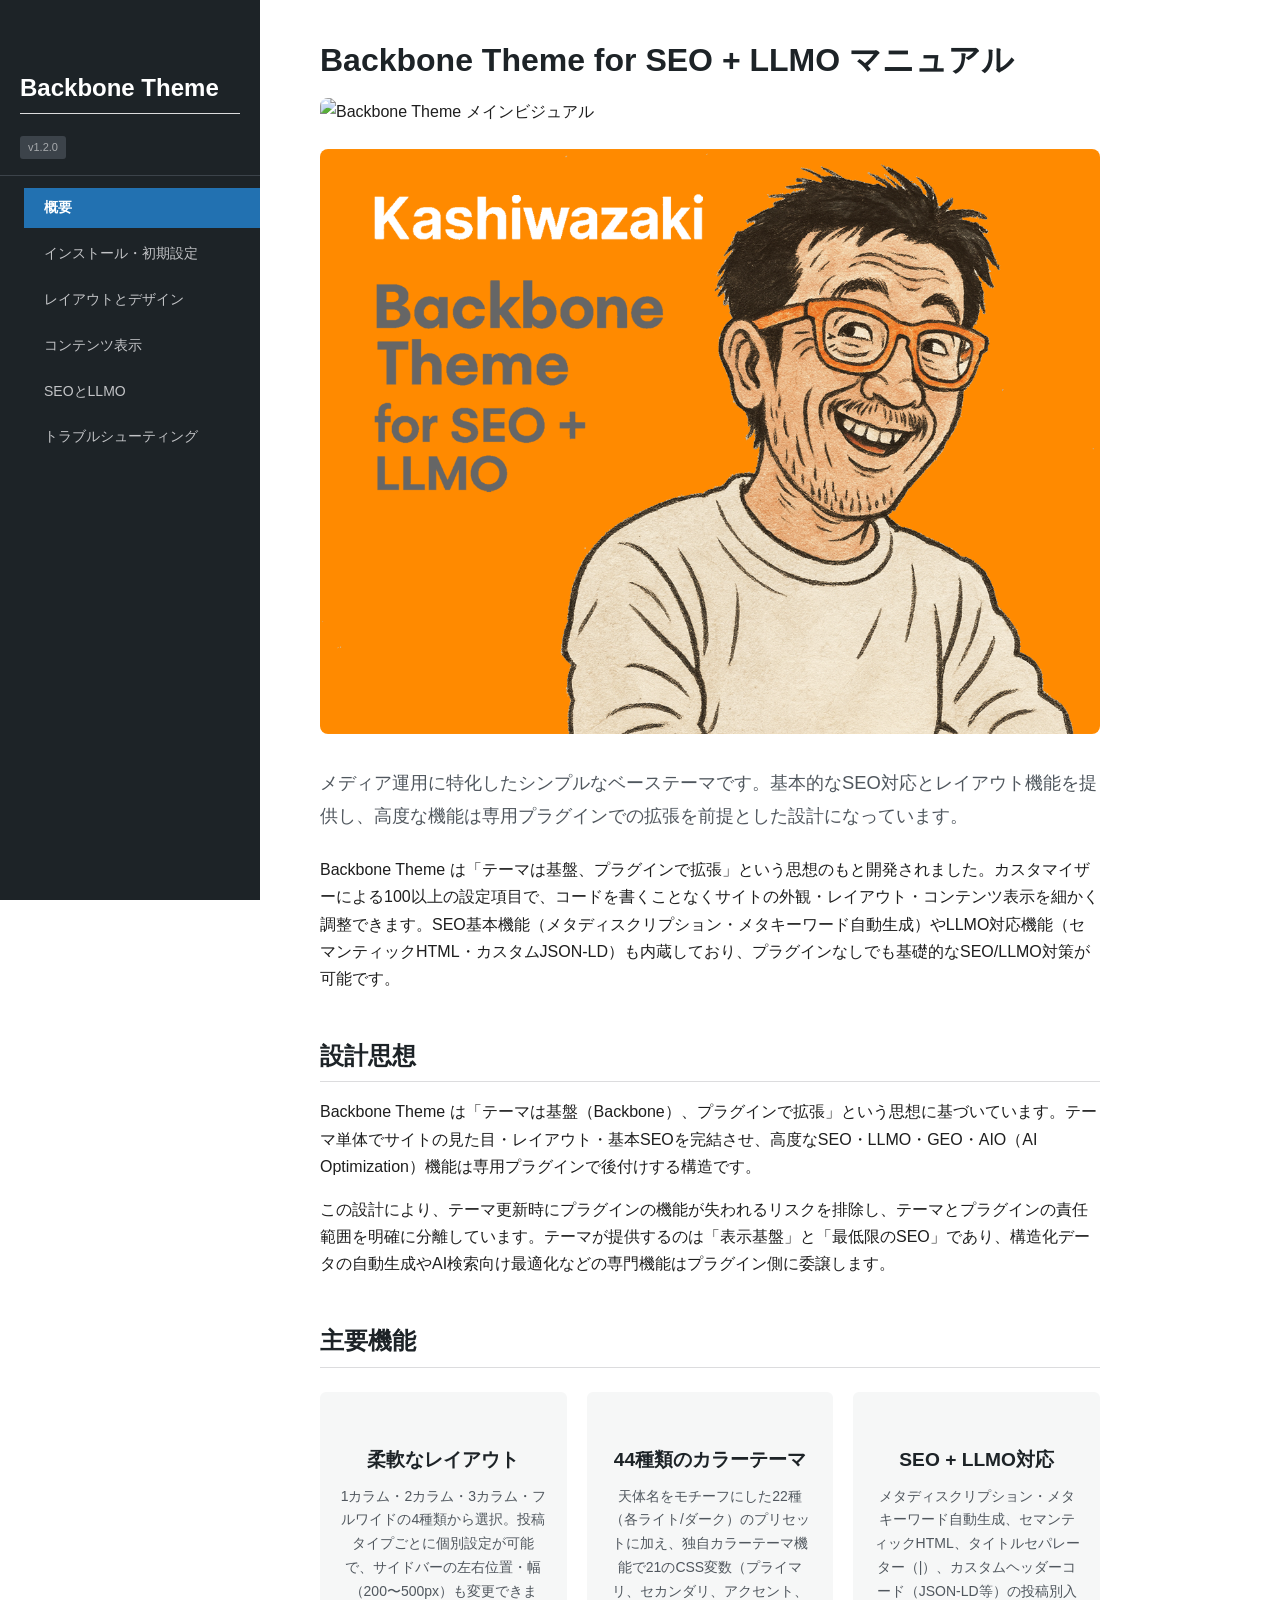
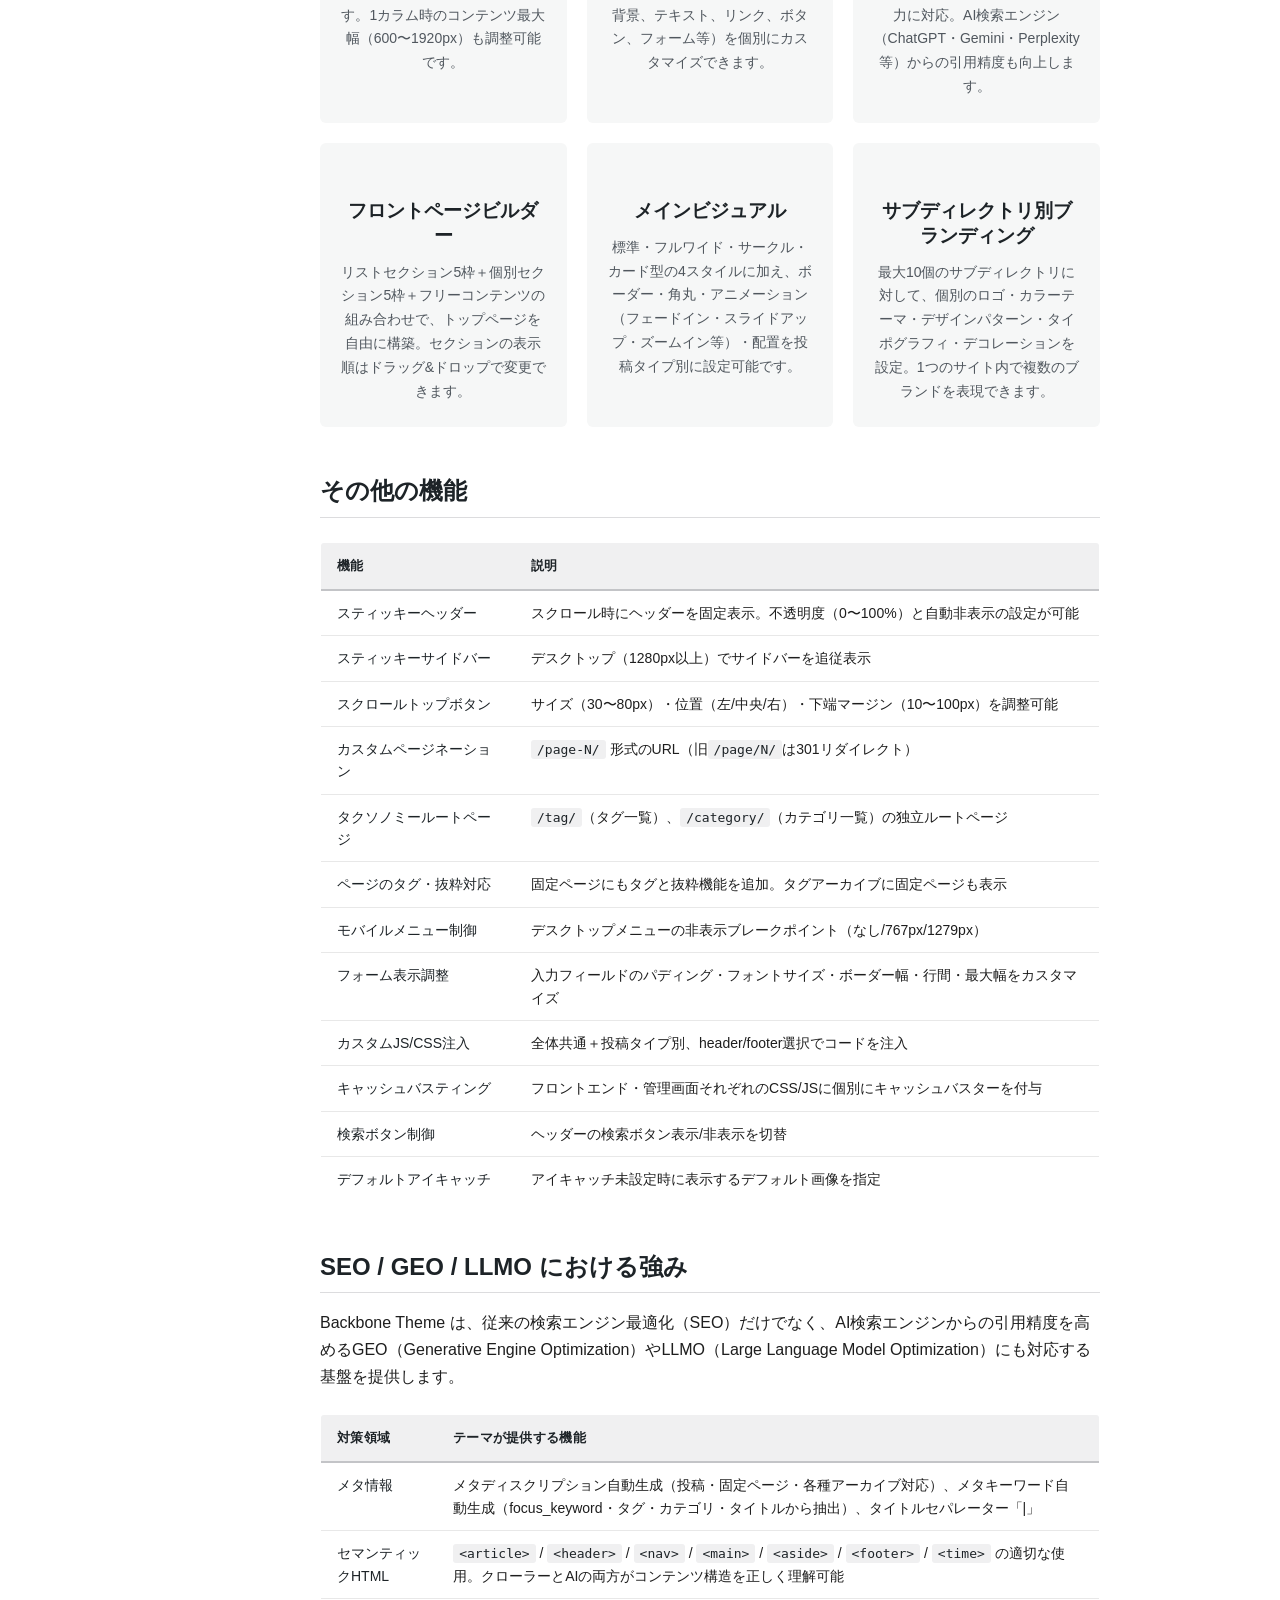
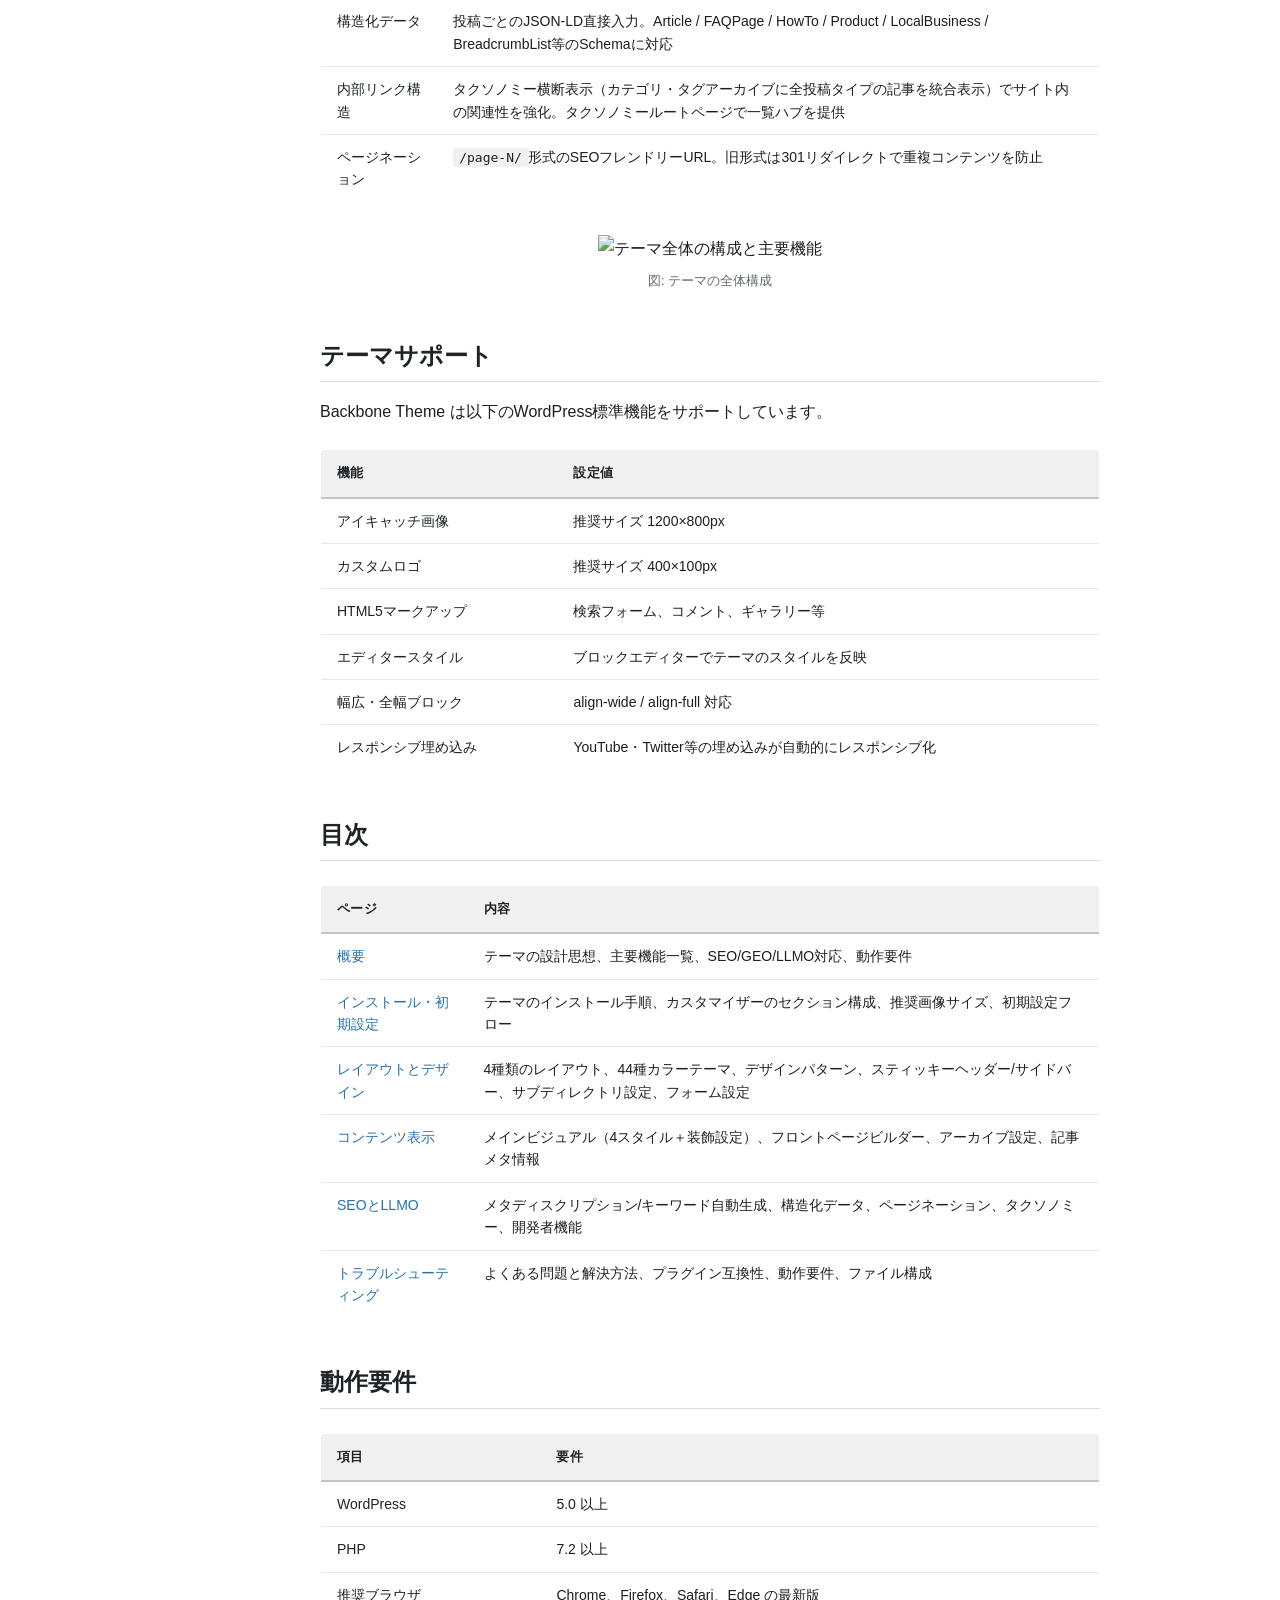
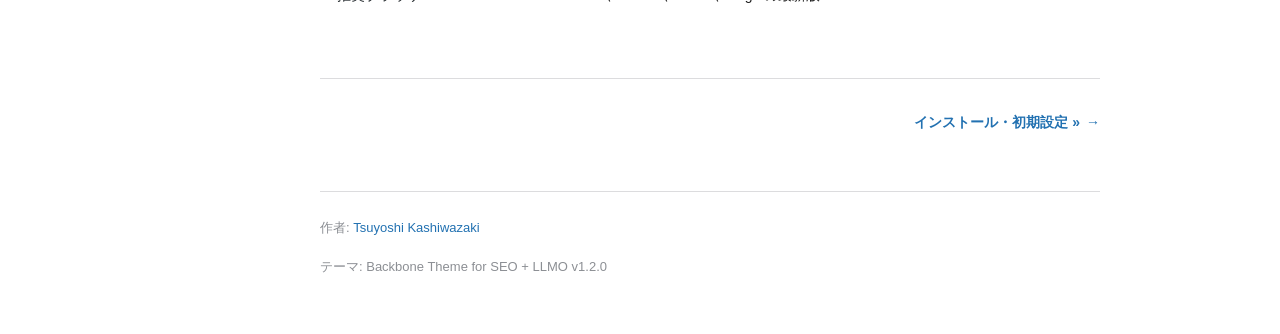
==== docs/index.html @ 974f8089 "Add documentation (GitHub Pages) - テーマ設定・使い方・SEO/LLMO対応・トラブルシューティングの操作マニュアル - スクリーンショット12枚 + インフォグラフ" ====
<!DOCTYPE html>
<html lang="ja">
<head>
    <meta charset="UTF-8">
    <meta name="viewport" content="width=device-width, initial-scale=1.0">
    <title>概要 - Backbone Theme マニュアル</title>
    <link rel="stylesheet" href="css/style.css">
</head>
<body>
    <button class="hamburger-btn" aria-label="メニューを開く">&#9776;</button>
    <nav class="sidebar">
        <div class="sidebar-header">
            <h2 style="color:#fff;">Backbone Theme</h2>
            <span class="version">v1.2.0</span>
            <img src="images/main-visual.png" alt="" style="width:100%;border-radius:4px;margin-top:8px;">
        </div>
        <ul>
            <li><a href="index.html">概要</a></li>
            <li><a href="setup.html">インストール・初期設定</a></li>
            <li><a href="layout-design.html">レイアウトとデザイン</a></li>
            <li><a href="content-display.html">コンテンツ表示</a></li>
            <li><a href="seo-llmo.html">SEOとLLMO</a></li>
            <li><a href="troubleshooting.html">トラブルシューティング</a></li>
        </ul>
    </nav>

    <main class="content">
        <h1>Backbone Theme for SEO + LLMO マニュアル</h1>
        <img src="images/main-visual.png" alt="Backbone Theme メインビジュアル" style="width:100%; border-radius:8px; margin-bottom:24px;">
        <img src="images/screenshot.png.webp" alt="Backbone Theme スクリーンショット" style="width:100%; border-radius:8px; margin-bottom:24px;">
        <p class="lead">メディア運用に特化したシンプルなベーステーマです。基本的なSEO対応とレイアウト機能を提供し、高度な機能は専用プラグインでの拡張を前提とした設計になっています。</p>
        <p>Backbone Theme は「テーマは基盤、プラグインで拡張」という思想のもと開発されました。カスタマイザーによる100以上の設定項目で、コードを書くことなくサイトの外観・レイアウト・コンテンツ表示を細かく調整できます。SEO基本機能（メタディスクリプション・メタキーワード自動生成）やLLMO対応機能（セマンティックHTML・カスタムJSON-LD）も内蔵しており、プラグインなしでも基礎的なSEO/LLMO対策が可能です。</p>

        <section>
            <h2>設計思想</h2>
            <p>Backbone Theme は「テーマは基盤（Backbone）、プラグインで拡張」という思想に基づいています。テーマ単体でサイトの見た目・レイアウト・基本SEOを完結させ、高度なSEO・LLMO・GEO・AIO（AI Optimization）機能は専用プラグインで後付けする構造です。</p>
            <p>この設計により、テーマ更新時にプラグインの機能が失われるリスクを排除し、テーマとプラグインの責任範囲を明確に分離しています。テーマが提供するのは「表示基盤」と「最低限のSEO」であり、構造化データの自動生成やAI検索向け最適化などの専門機能はプラグイン側に委譲します。</p>
        </section>

        <section>
            <h2>主要機能</h2>
            <div class="feature-cards">
                <div class="feature-card">
                    <h3>柔軟なレイアウト</h3>
                    <p>1カラム・2カラム・3カラム・フルワイドの4種類から選択。投稿タイプごとに個別設定が可能で、サイドバーの左右位置・幅（200〜500px）も変更できます。1カラム時のコンテンツ最大幅（600〜1920px）も調整可能です。</p>
                </div>
                <div class="feature-card">
                    <h3>44種類のカラーテーマ</h3>
                    <p>天体名をモチーフにした22種（各ライト/ダーク）のプリセットに加え、独自カラーテーマ機能で21のCSS変数（プライマリ、セカンダリ、アクセント、背景、テキスト、リンク、ボタン、フォーム等）を個別にカスタマイズできます。</p>
                </div>
                <div class="feature-card">
                    <h3>SEO + LLMO対応</h3>
                    <p>メタディスクリプション・メタキーワード自動生成、セマンティックHTML、タイトルセパレーター（|）、カスタムヘッダーコード（JSON-LD等）の投稿別入力に対応。AI検索エンジン（ChatGPT・Gemini・Perplexity等）からの引用精度も向上します。</p>
                </div>
                <div class="feature-card">
                    <h3>フロントページビルダー</h3>
                    <p>リストセクション5枠＋個別セクション5枠＋フリーコンテンツの組み合わせで、トップページを自由に構築。セクションの表示順はドラッグ&amp;ドロップで変更できます。</p>
                </div>
                <div class="feature-card">
                    <h3>メインビジュアル</h3>
                    <p>標準・フルワイド・サークル・カード型の4スタイルに加え、ボーダー・角丸・アニメーション（フェードイン・スライドアップ・ズームイン等）・配置を投稿タイプ別に設定可能です。</p>
                </div>
                <div class="feature-card">
                    <h3>サブディレクトリ別ブランディング</h3>
                    <p>最大10個のサブディレクトリに対して、個別のロゴ・カラーテーマ・デザインパターン・タイポグラフィ・デコレーションを設定。1つのサイト内で複数のブランドを表現できます。</p>
                </div>
            </div>
        </section>

        <section>
            <h2>その他の機能</h2>
            <table>
                <thead>
                    <tr>
                        <th>機能</th>
                        <th>説明</th>
                    </tr>
                </thead>
                <tbody>
                    <tr><td>スティッキーヘッダー</td><td>スクロール時にヘッダーを固定表示。不透明度（0〜100%）と自動非表示の設定が可能</td></tr>
                    <tr><td>スティッキーサイドバー</td><td>デスクトップ（1280px以上）でサイドバーを追従表示</td></tr>
                    <tr><td>スクロールトップボタン</td><td>サイズ（30〜80px）・位置（左/中央/右）・下端マージン（10〜100px）を調整可能</td></tr>
                    <tr><td>カスタムページネーション</td><td><code>/page-N/</code> 形式のURL（旧<code>/page/N/</code>は301リダイレクト）</td></tr>
                    <tr><td>タクソノミールートページ</td><td><code>/tag/</code>（タグ一覧）、<code>/category/</code>（カテゴリ一覧）の独立ルートページ</td></tr>
                    <tr><td>ページのタグ・抜粋対応</td><td>固定ページにもタグと抜粋機能を追加。タグアーカイブに固定ページも表示</td></tr>
                    <tr><td>モバイルメニュー制御</td><td>デスクトップメニューの非表示ブレークポイント（なし/767px/1279px）</td></tr>
                    <tr><td>フォーム表示調整</td><td>入力フィールドのパディング・フォントサイズ・ボーダー幅・行間・最大幅をカスタマイズ</td></tr>
                    <tr><td>カスタムJS/CSS注入</td><td>全体共通＋投稿タイプ別、header/footer選択でコードを注入</td></tr>
                    <tr><td>キャッシュバスティング</td><td>フロントエンド・管理画面それぞれのCSS/JSに個別にキャッシュバスターを付与</td></tr>
                    <tr><td>検索ボタン制御</td><td>ヘッダーの検索ボタン表示/非表示を切替</td></tr>
                    <tr><td>デフォルトアイキャッチ</td><td>アイキャッチ未設定時に表示するデフォルト画像を指定</td></tr>
                </tbody>
            </table>
        </section>

        <section>
            <h2>SEO / GEO / LLMO における強み</h2>
            <p>Backbone Theme は、従来の検索エンジン最適化（SEO）だけでなく、AI検索エンジンからの引用精度を高めるGEO（Generative Engine Optimization）やLLMO（Large Language Model Optimization）にも対応する基盤を提供します。</p>
            <table>
                <thead>
                    <tr>
                        <th>対策領域</th>
                        <th>テーマが提供する機能</th>
                    </tr>
                </thead>
                <tbody>
                    <tr>
                        <td>メタ情報</td>
                        <td>メタディスクリプション自動生成（投稿・固定ページ・各種アーカイブ対応）、メタキーワード自動生成（focus_keyword・タグ・カテゴリ・タイトルから抽出）、タイトルセパレーター「|」</td>
                    </tr>
                    <tr>
                        <td>セマンティックHTML</td>
                        <td><code>&lt;article&gt;</code> / <code>&lt;header&gt;</code> / <code>&lt;nav&gt;</code> / <code>&lt;main&gt;</code> / <code>&lt;aside&gt;</code> / <code>&lt;footer&gt;</code> / <code>&lt;time&gt;</code> の適切な使用。クローラーとAIの両方がコンテンツ構造を正しく理解可能</td>
                    </tr>
                    <tr>
                        <td>構造化データ</td>
                        <td>投稿ごとのJSON-LD直接入力。Article / FAQPage / HowTo / Product / LocalBusiness / BreadcrumbList等のSchemaに対応</td>
                    </tr>
                    <tr>
                        <td>内部リンク構造</td>
                        <td>タクソノミー横断表示（カテゴリ・タグアーカイブに全投稿タイプの記事を統合表示）でサイト内の関連性を強化。タクソノミールートページで一覧ハブを提供</td>
                    </tr>
                    <tr>
                        <td>ページネーション</td>
                        <td><code>/page-N/</code>形式のSEOフレンドリーURL。旧形式は301リダイレクトで重複コンテンツを防止</td>
                    </tr>
                </tbody>
            </table>
        </section>

        <figure class="infographic">
            <img src="images/infographics/overview-flow.png" alt="テーマ全体の構成と主要機能">
            <figcaption>図: テーマの全体構成</figcaption>
        </figure>

        <section>
            <h2>テーマサポート</h2>
            <p>Backbone Theme は以下のWordPress標準機能をサポートしています。</p>
            <table>
                <thead>
                    <tr>
                        <th>機能</th>
                        <th>設定値</th>
                    </tr>
                </thead>
                <tbody>
                    <tr><td>アイキャッチ画像</td><td>推奨サイズ 1200×800px</td></tr>
                    <tr><td>カスタムロゴ</td><td>推奨サイズ 400×100px</td></tr>
                    <tr><td>HTML5マークアップ</td><td>検索フォーム、コメント、ギャラリー等</td></tr>
                    <tr><td>エディタースタイル</td><td>ブロックエディターでテーマのスタイルを反映</td></tr>
                    <tr><td>幅広・全幅ブロック</td><td>align-wide / align-full 対応</td></tr>
                    <tr><td>レスポンシブ埋め込み</td><td>YouTube・Twitter等の埋め込みが自動的にレスポンシブ化</td></tr>
                </tbody>
            </table>
        </section>

        <section>
            <h2>目次</h2>
            <table>
                <thead>
                    <tr>
                        <th>ページ</th>
                        <th>内容</th>
                    </tr>
                </thead>
                <tbody>
                    <tr><td><a href="index.html">概要</a></td><td>テーマの設計思想、主要機能一覧、SEO/GEO/LLMO対応、動作要件</td></tr>
                    <tr><td><a href="setup.html">インストール・初期設定</a></td><td>テーマのインストール手順、カスタマイザーのセクション構成、推奨画像サイズ、初期設定フロー</td></tr>
                    <tr><td><a href="layout-design.html">レイアウトとデザイン</a></td><td>4種類のレイアウト、44種カラーテーマ、デザインパターン、スティッキーヘッダー/サイドバー、サブディレクトリ設定、フォーム設定</td></tr>
                    <tr><td><a href="content-display.html">コンテンツ表示</a></td><td>メインビジュアル（4スタイル＋装飾設定）、フロントページビルダー、アーカイブ設定、記事メタ情報</td></tr>
                    <tr><td><a href="seo-llmo.html">SEOとLLMO</a></td><td>メタディスクリプション/キーワード自動生成、構造化データ、ページネーション、タクソノミー、開発者機能</td></tr>
                    <tr><td><a href="troubleshooting.html">トラブルシューティング</a></td><td>よくある問題と解決方法、プラグイン互換性、動作要件、ファイル構成</td></tr>
                </tbody>
            </table>
        </section>

        <section>
            <h2>動作要件</h2>
            <table>
                <thead>
                    <tr>
                        <th>項目</th>
                        <th>要件</th>
                    </tr>
                </thead>
                <tbody>
                    <tr><td>WordPress</td><td>5.0 以上</td></tr>
                    <tr><td>PHP</td><td>7.2 以上</td></tr>
                    <tr><td>推奨ブラウザ</td><td>Chrome、Firefox、Safari、Edge の最新版</td></tr>
                </tbody>
            </table>
        </section>

        <nav class="page-nav">
            <span></span>
            <a href="setup.html" class="next">インストール・初期設定 &raquo;</a>
        </nav>

        <footer class="manual-footer">
            <p>作者: <a href="https://www.tsuyoshikashiwazaki.jp/profile/" target="_blank" rel="noopener">Tsuyoshi Kashiwazaki</a></p>
            <p>テーマ: Backbone Theme for SEO + LLMO v1.2.0</p>
        </footer>
    </main>

    <div class="lightbox"></div>
    <script src="js/manual.js"></script>
</body>
</html>
---- docs/css/style.css ----
/* ========================================
   WordPress Plugin Manual - Common Stylesheet
   ======================================== */

/* ========================================
   1. Base / Reset
   ======================================== */

*,
*::before,
*::after {
    margin: 0;
    padding: 0;
    box-sizing: border-box;
}

html {
    font-size: 16px;
    scroll-behavior: smooth;
}

body {
    font-family: -apple-system, BlinkMacSystemFont, "Segoe UI", Roboto, Oxygen,
        Ubuntu, Cantarell, "Fira Sans", "Droid Sans", "Helvetica Neue", Arial,
        sans-serif;
    color: #1e1e1e;
    background: #fff;
    line-height: 1.7;
}

img {
    max-width: 100%;
    height: auto;
}

a {
    color: #2271b1;
    text-decoration: none;
}

a:hover {
    color: #135e96;
    text-decoration: underline;
}

/* ========================================
   2. Sidebar
   ======================================== */

.sidebar {
    position: fixed;
    top: 0;
    left: 0;
    width: 260px;
    height: 100vh;
    background: #1d2327;
    color: #fff;
    overflow-y: auto;
    z-index: 100;
    padding-bottom: 40px;
}

.sidebar-header {
    padding: 24px 20px 16px;
    border-bottom: 1px solid #3c434a;
}

.sidebar-header h1 {
    font-size: 15px;
    font-weight: 600;
    line-height: 1.4;
    color: #fff;
}

.sidebar-header .version {
    display: inline-block;
    margin-top: 6px;
    font-size: 11px;
    color: #a7aaad;
    background: #3c434a;
    padding: 2px 8px;
    border-radius: 3px;
}

.sidebar ul {
    list-style: none;
    padding: 12px 0;
}

.sidebar ul li a {
    display: block;
    padding: 8px 20px;
    color: #c3c4c7;
    font-size: 14px;
    transition: background 0.15s, color 0.15s;
}

.sidebar ul li a:hover {
    background: #2c3338;
    color: #fff;
    text-decoration: none;
}

.sidebar ul li.active a {
    background: #2271b1;
    color: #fff;
    font-weight: 600;
}

.sidebar ul li.section-label {
    padding: 18px 20px 4px;
    font-size: 11px;
    font-weight: 700;
    text-transform: uppercase;
    letter-spacing: 0.06em;
    color: #8c8f94;
}

/* ========================================
   3. Main Content
   ======================================== */

.content {
    margin-left: 260px;
    max-width: 900px;
    padding: 40px 60px;
}

/* ========================================
   4. Typography
   ======================================== */

h1, h2, h3, h4, h5, h6 {
    color: #1d2327;
    font-weight: 600;
    line-height: 1.3;
}

h1 {
    font-size: 2rem;
    margin-bottom: 16px;
}

h2 {
    font-size: 1.5rem;
    margin-top: 48px;
    margin-bottom: 16px;
    padding-bottom: 10px;
    border-bottom: 1px solid #dcdcde;
}

h3 {
    font-size: 1.2rem;
    margin-top: 32px;
    margin-bottom: 12px;
}

h4 {
    font-size: 1.05rem;
    margin-top: 24px;
    margin-bottom: 8px;
}

p {
    margin-bottom: 16px;
}

.lead {
    font-size: 1.15rem;
    color: #50575e;
    line-height: 1.8;
    margin-bottom: 24px;
}

/* ========================================
   5. Steps
   ======================================== */

.step {
    display: flex;
    gap: 16px;
    margin-bottom: 24px;
    align-items: flex-start;
}

.step-number {
    flex-shrink: 0;
    width: 36px;
    height: 36px;
    background: #2271b1;
    color: #fff;
    border-radius: 50%;
    display: flex;
    align-items: center;
    justify-content: center;
    font-size: 16px;
    font-weight: 700;
    line-height: 1;
}

.step-content {
    flex: 1;
    padding-top: 4px;
}

.step-content p:last-child {
    margin-bottom: 0;
}

/* ========================================
   6. Callout Boxes
   ======================================== */

.callout {
    padding: 16px 20px;
    margin: 24px 0;
    border-left: 4px solid;
    border-radius: 0 4px 4px 0;
}

.callout-title {
    font-weight: 700;
    margin-bottom: 6px;
}

.callout p:last-child {
    margin-bottom: 0;
}

.callout-tip {
    border-left-color: #46b450;
    background: #f0f9f1;
}

.callout-tip .callout-title {
    color: #2e7d32;
}

.callout-warning {
    border-left-color: #ffb900;
    background: #fef8e7;
}

.callout-warning .callout-title {
    color: #8b6914;
}

.callout-note {
    border-left-color: #2271b1;
    background: #edf5fa;
}

.callout-note .callout-title {
    color: #2271b1;
}

/* ========================================
   7. Screenshots
   ======================================== */

.screenshot {
    margin: 24px 0;
    text-align: center;
}

.screenshot img {
    max-width: 100%;
    border: 1px solid #dcdcde;
    border-radius: 6px;
    cursor: zoom-in;
}

.screenshot figcaption,
.screenshot .caption {
    font-size: 13px;
    color: #646970;
    margin-top: 8px;
    font-style: italic;
}

/* ========================================
   8. Infographic Images
   ======================================== */

.infographic {
    margin: 32px 0;
    text-align: center;
}

.infographic img {
    max-width: 100%;
    display: inline-block;
}

.infographic figcaption,
.infographic .caption {
    font-size: 13px;
    color: #646970;
    margin-top: 8px;
}

/* ========================================
   9. Feature Cards
   ======================================== */

.feature-cards {
    display: grid;
    grid-template-columns: repeat(3, 1fr);
    gap: 20px;
    margin: 24px 0;
}

.feature-card {
    background: #f6f7f7;
    border-radius: 6px;
    padding: 24px 20px;
    text-align: center;
}

.feature-card h4 {
    margin-top: 0;
    margin-bottom: 8px;
}

.feature-card p {
    font-size: 14px;
    color: #50575e;
    margin-bottom: 0;
}

.feature-card .icon {
    font-size: 28px;
    margin-bottom: 12px;
    display: block;
}

/* ========================================
   10. Tables (widefat style)
   ======================================== */

table,
table.widefat {
    width: 100%;
    border-collapse: collapse;
    margin: 24px 0;
    font-size: 14px;
    border: 1px solid #dcdcde;
    border-radius: 4px;
    overflow: hidden;
}

table thead th,
table.widefat thead th {
    background: #f0f0f1;
    text-align: left;
    padding: 12px 16px;
    font-weight: 600;
    font-size: 13px;
    color: #1d2327;
    border-bottom: 2px solid #c3c4c7;
    letter-spacing: 0.02em;
}

table tbody td,
table.widefat tbody td {
    padding: 11px 16px;
    border-bottom: 1px solid #e8e8e8;
    vertical-align: top;
    line-height: 1.6;
}

table tbody tr:hover,
table.widefat tbody tr:hover {
    background: #f6f7f7;
}

table tbody tr:last-child td,
table.widefat tbody tr:last-child td {
    border-bottom: none;
}

table tbody td:first-child {
    font-weight: 500;
    color: #1d2327;
}

/* ========================================
   11. HTTP Status Color Coding
   ======================================== */

.http-2xx {
    color: #00a32a;
    font-weight: 600;
}

.http-3xx {
    color: #2271b1;
    font-weight: 600;
}

.http-4xx {
    color: #dba617;
    font-weight: 600;
}

.http-5xx {
    color: #d63638;
    font-weight: 600;
}

/* ========================================
   12. Status Badges
   ======================================== */

.status-badge {
    display: inline-block;
    padding: 2px 10px;
    border-radius: 12px;
    font-size: 12px;
    font-weight: 600;
    line-height: 1.6;
    white-space: nowrap;
}

.status-ok {
    background: #edfaef;
    color: #00a32a;
}

.status-warning {
    background: #fef8e7;
    color: #996800;
}

.status-error {
    background: #fcf0f1;
    color: #d63638;
}

/* ========================================
   13. Lightbox Overlay
   ======================================== */

.lightbox {
    display: none;
    position: fixed;
    inset: 0;
    z-index: 9999;
    background: rgba(0, 0, 0, 0.85);
    align-items: center;
    justify-content: center;
    cursor: zoom-out;
}

.lightbox.active {
    display: flex;
}

.lightbox img {
    max-width: 90vw;
    max-height: 90vh;
    border-radius: 4px;
    box-shadow: 0 4px 30px rgba(0, 0, 0, 0.4);
}

.lightbox-close {
    position: absolute;
    top: 20px;
    right: 28px;
    background: none;
    border: none;
    color: #fff;
    font-size: 36px;
    cursor: pointer;
    line-height: 1;
    opacity: 0.8;
    transition: opacity 0.15s;
}

.lightbox-close:hover {
    opacity: 1;
}

/* ========================================
   14. Page Navigation
   ======================================== */

.page-nav {
    display: flex;
    justify-content: space-between;
    margin-top: 60px;
    padding-top: 24px;
    border-top: 1px solid #dcdcde;
}

.page-nav a {
    display: inline-flex;
    align-items: center;
    gap: 6px;
    font-size: 14px;
    font-weight: 600;
    color: #2271b1;
    padding: 8px 0;
}

.page-nav a:hover {
    color: #135e96;
    text-decoration: none;
}

.page-nav .prev::before {
    content: "\2190";
}

.page-nav .next::after {
    content: "\2192";
}

/* ========================================
   15. Manual Footer
   ======================================== */

.manual-footer {
    margin-top: 48px;
    padding: 24px 0 0;
    border-top: 1px solid #dcdcde;
    font-size: 13px;
    color: #8c8f94;
    line-height: 1.8;
}

.manual-footer a {
    color: #2271b1;
}

.manual-footer a:hover {
    color: #135e96;
}

/* ========================================
   16. Code Blocks
   ======================================== */

code {
    background: #f0f0f1;
    padding: 2px 6px;
    border-radius: 3px;
    font-size: 13px;
    font-family: Menlo, Consolas, "DejaVu Sans Mono", monospace;
    color: #1d2327;
}

pre {
    background: #2c3338;
    color: #e4e6e8;
    padding: 20px 24px;
    border-radius: 6px;
    overflow-x: auto;
    margin: 24px 0;
    font-size: 13px;
    line-height: 1.6;
}

pre code {
    background: none;
    padding: 0;
    border-radius: 0;
    color: inherit;
    font-size: inherit;
}

/* ========================================
   17. Lists
   ======================================== */

ul, ol {
    margin: 0 0 16px 24px;
}

li {
    margin-bottom: 6px;
}

/* ========================================
   18. Hamburger Menu Button
   ======================================== */

.hamburger-btn {
    display: none;
    position: fixed;
    top: 12px;
    left: 12px;
    z-index: 200;
    background: #1d2327;
    border: none;
    color: #fff;
    width: 40px;
    height: 40px;
    border-radius: 4px;
    cursor: pointer;
    font-size: 22px;
    align-items: center;
    justify-content: center;
    line-height: 1;
}

/* ========================================
   19. Responsive (max-width: 768px)
   ======================================== */

@media (max-width: 768px) {
    .sidebar {
        transform: translateX(-100%);
        transition: transform 0.25s ease;
    }

    .sidebar.open {
        transform: translateX(0);
    }

    .content {
        margin-left: 0;
        padding: 60px 20px 40px;
    }

    .hamburger-btn {
        display: flex;
    }

    .feature-cards {
        grid-template-columns: 1fr;
    }

    .page-nav {
        flex-direction: column;
        gap: 12px;
    }

    table.widefat {
        font-size: 13px;
    }

    table.widefat thead th,
    table.widefat tbody td {
        padding: 8px 10px;
    }

    h1 {
        font-size: 1.6rem;
    }

    h2 {
        font-size: 1.3rem;
    }
}
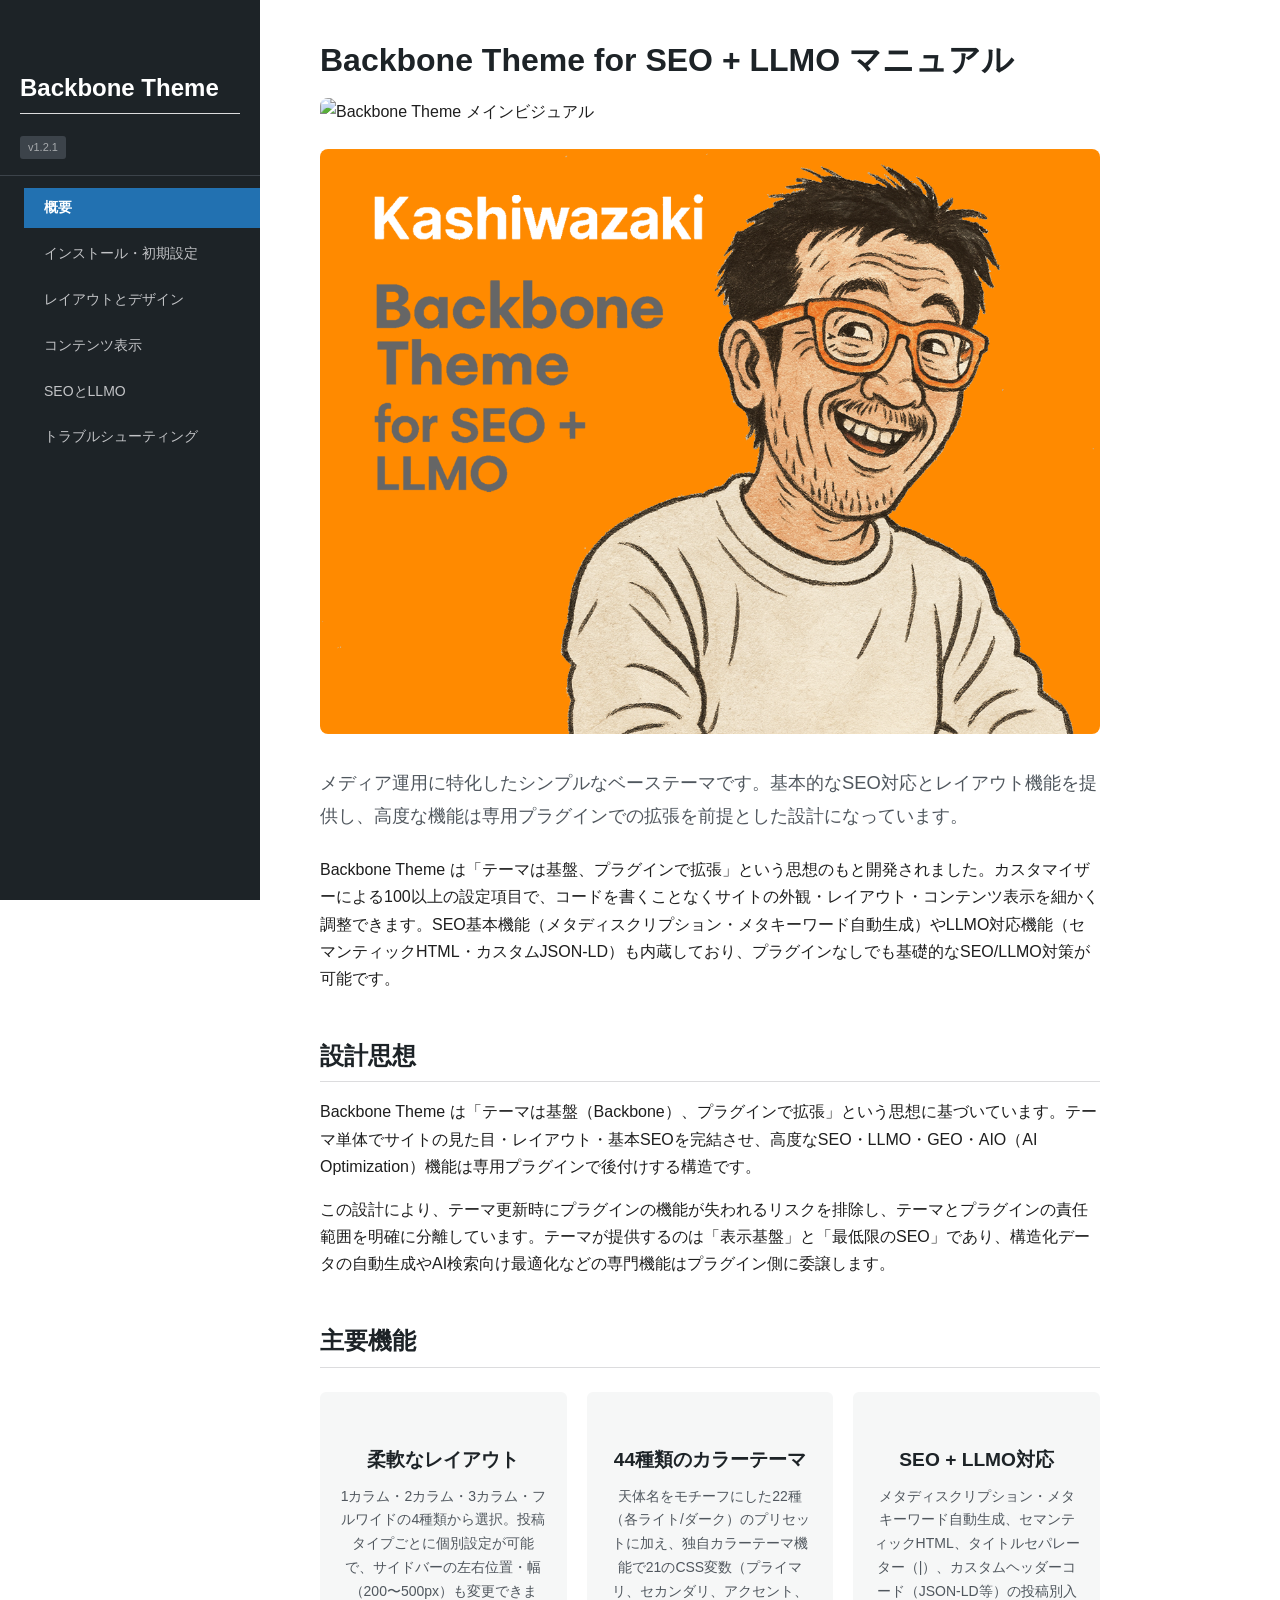
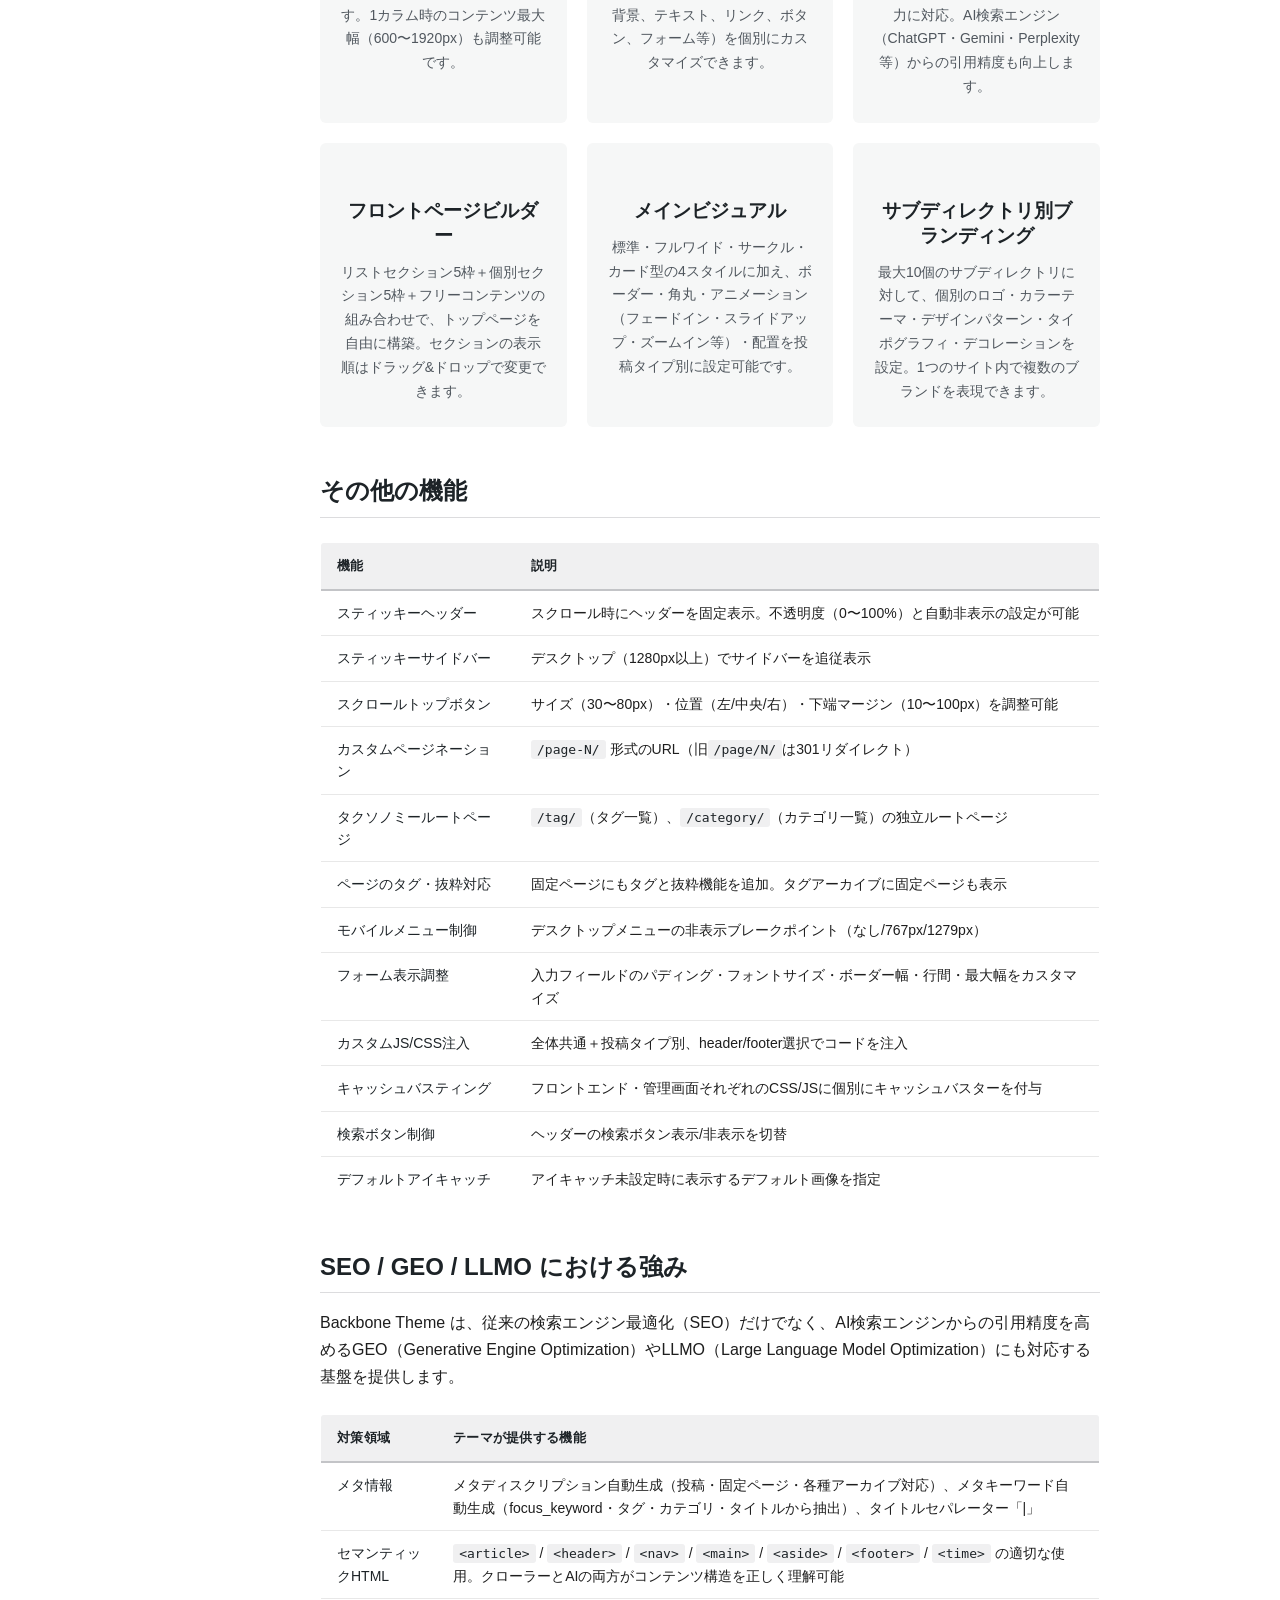
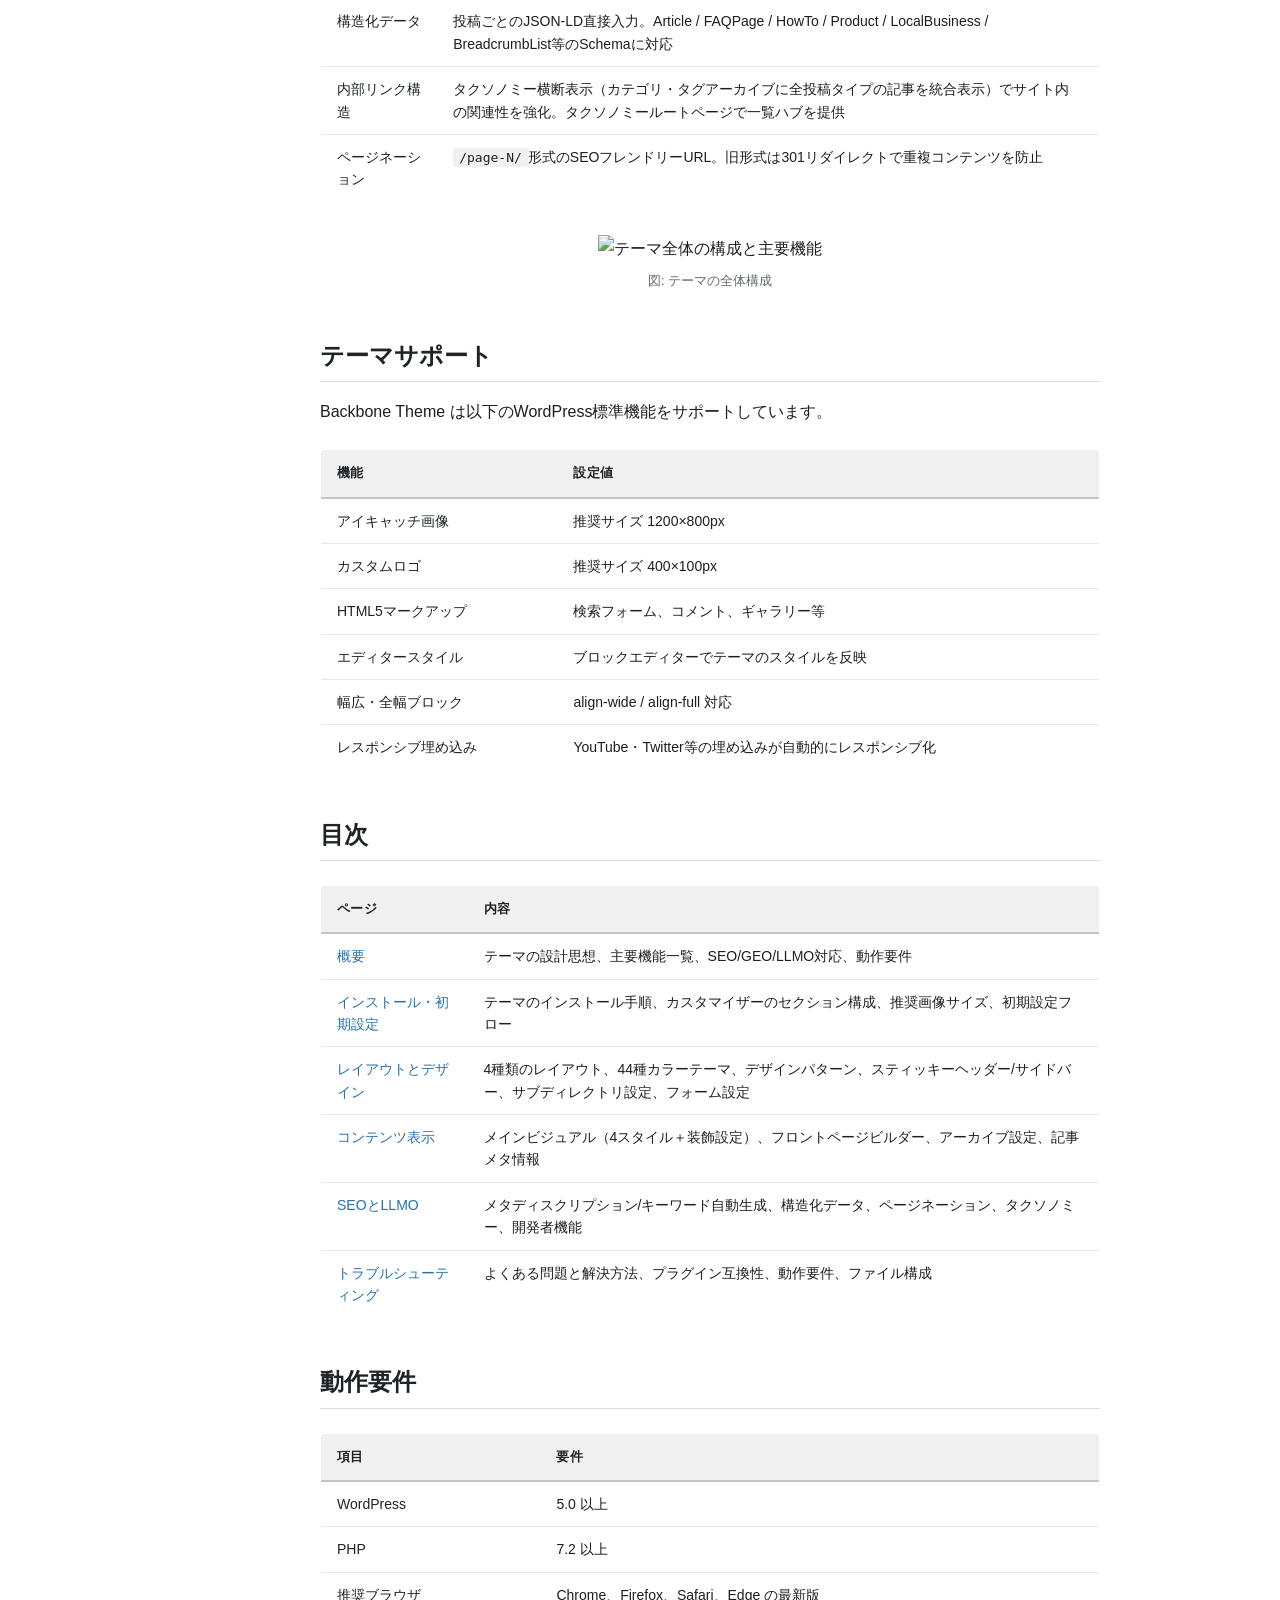
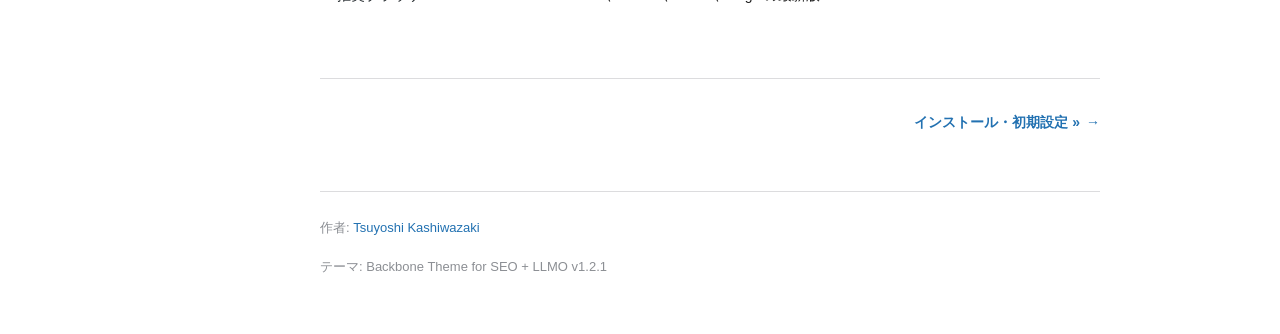
==== commit 980d1a78: "Update to v1.2.1 - メタディスクリプションが日本語で25文字に切り詰められる問題を修正 - メタディスクリプション末尾に不要な「...」が付く問題を修正（バイト数と文字数の判定不一致" ====
--- a/docs/index.html
+++ b/docs/index.html
@@ -11,7 +11,7 @@
     <nav class="sidebar">
         <div class="sidebar-header">
             <h2 style="color:#fff;">Backbone Theme</h2>
-            <span class="version">v1.2.0</span>
+            <span class="version">v1.2.1</span>
             <img src="images/main-visual.png" alt="" style="width:100%;border-radius:4px;margin-top:8px;">
         </div>
         <ul>
@@ -198,7 +198,7 @@
 
         <footer class="manual-footer">
             <p>作者: <a href="https://www.tsuyoshikashiwazaki.jp/profile/" target="_blank" rel="noopener">Tsuyoshi Kashiwazaki</a></p>
-            <p>テーマ: Backbone Theme for SEO + LLMO v1.2.0</p>
+            <p>テーマ: Backbone Theme for SEO + LLMO v1.2.1</p>
         </footer>
     </main>
 
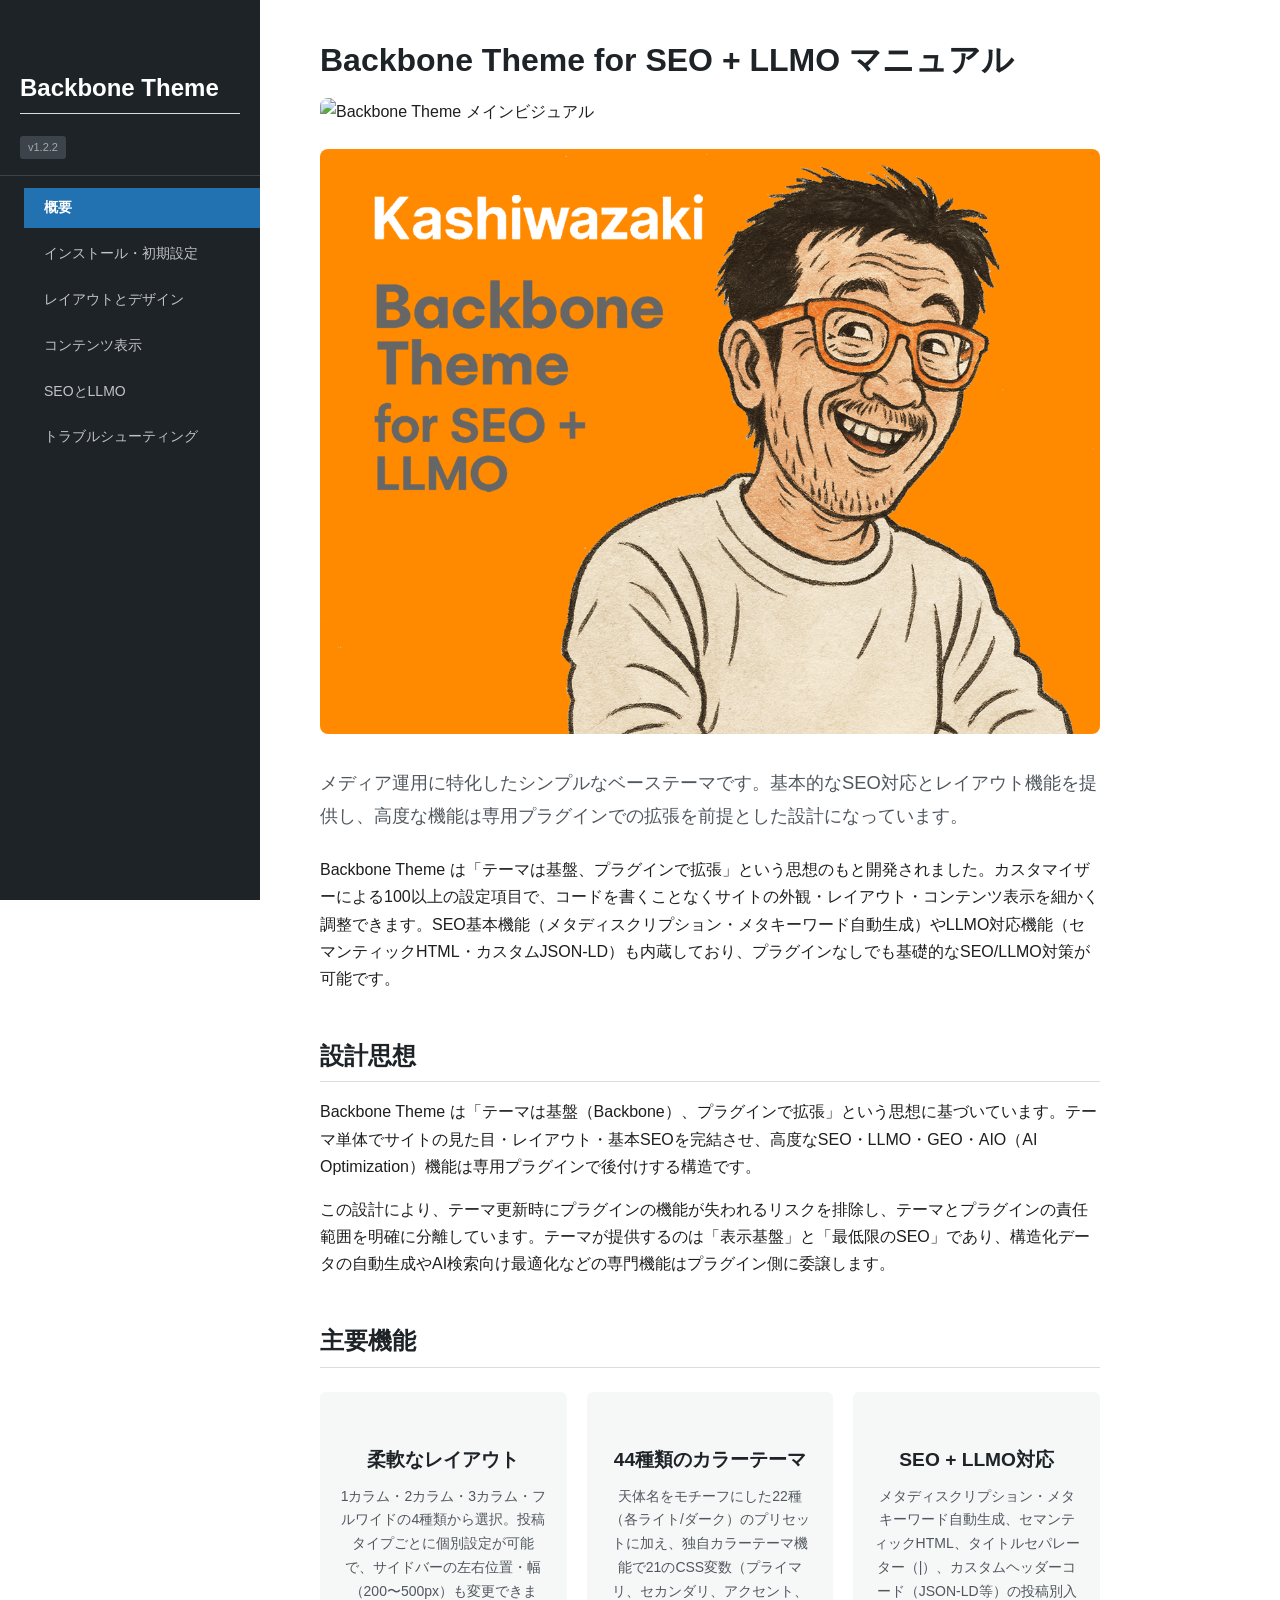
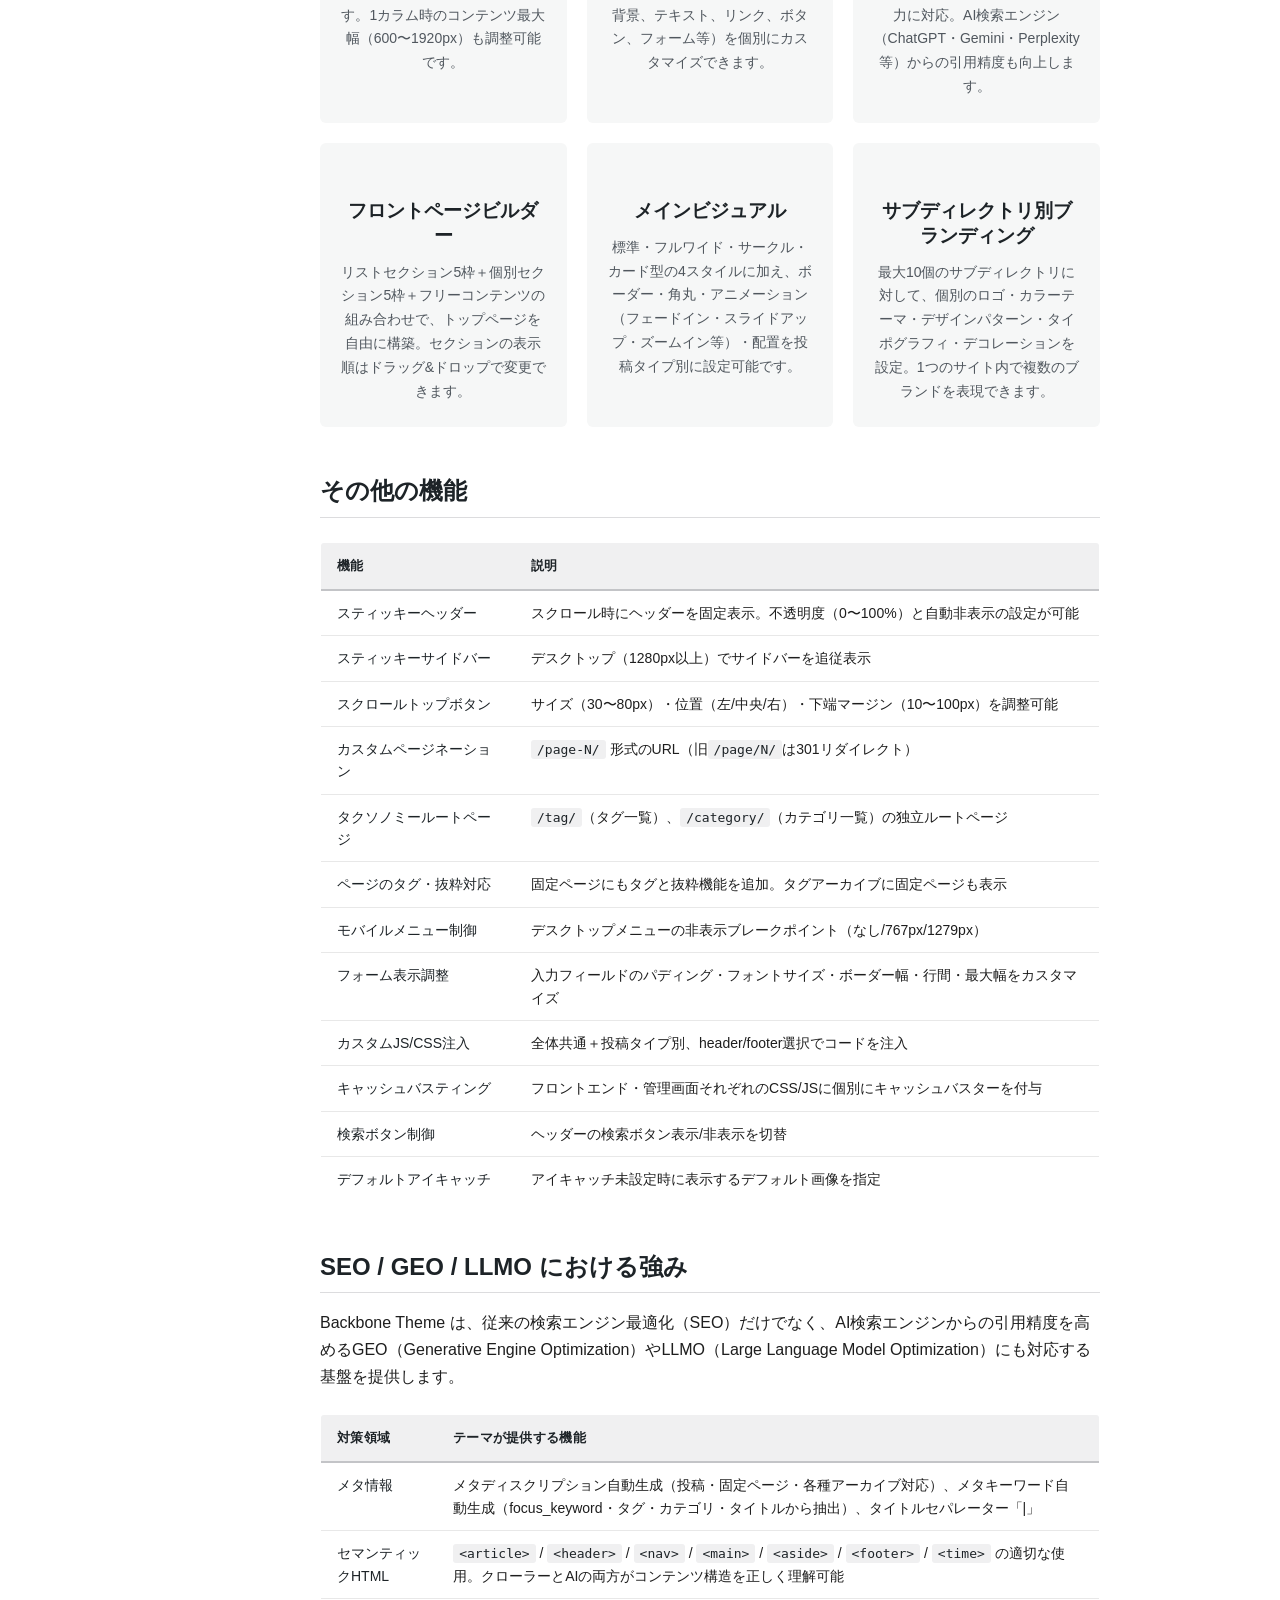
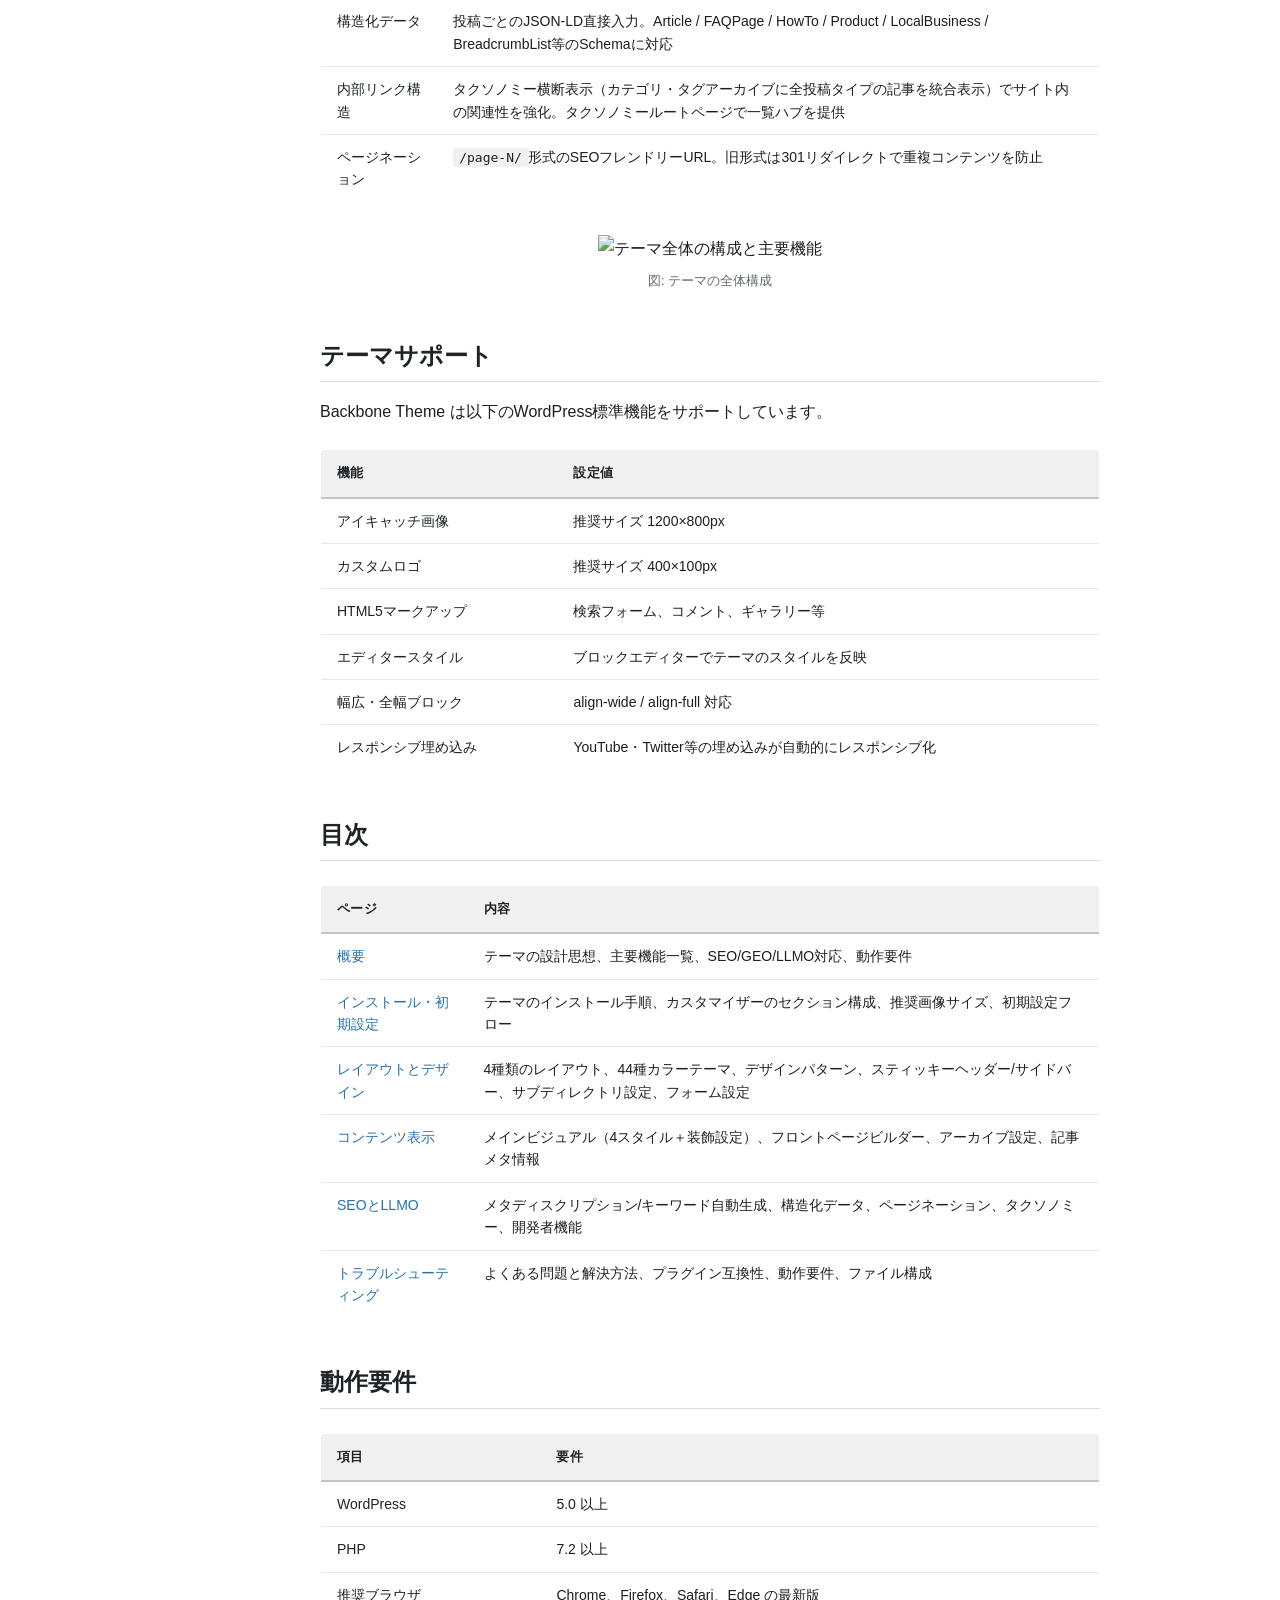
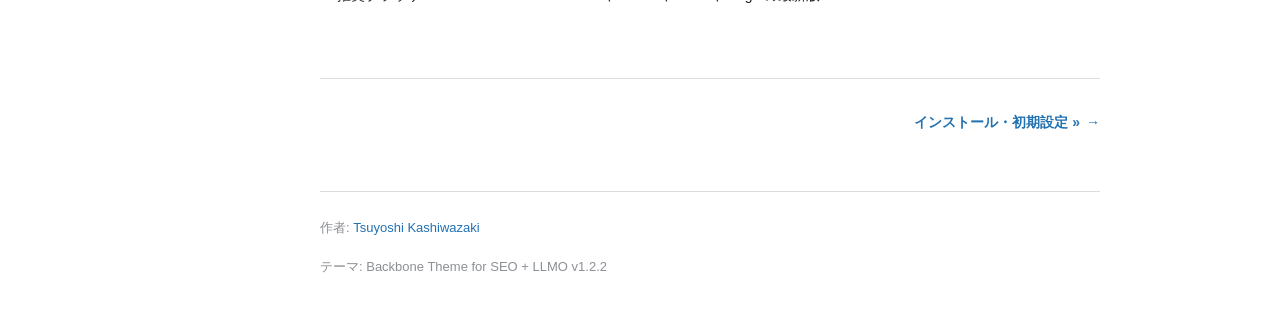
==== commit d05f347e: "Update to v1.2.2 - カスタマイザーに「追加タグ」セクションを追加（<head>内・<body>直後・</body>直前にタグを出力、全体共通／トップページのみ） - パスワード保護さ" ====
--- a/docs/index.html
+++ b/docs/index.html
@@ -11,7 +11,7 @@
     <nav class="sidebar">
         <div class="sidebar-header">
             <h2 style="color:#fff;">Backbone Theme</h2>
-            <span class="version">v1.2.1</span>
+            <span class="version">v1.2.2</span>
             <img src="images/main-visual.png" alt="" style="width:100%;border-radius:4px;margin-top:8px;">
         </div>
         <ul>
@@ -198,7 +198,7 @@
 
         <footer class="manual-footer">
             <p>作者: <a href="https://www.tsuyoshikashiwazaki.jp/profile/" target="_blank" rel="noopener">Tsuyoshi Kashiwazaki</a></p>
-            <p>テーマ: Backbone Theme for SEO + LLMO v1.2.1</p>
+            <p>テーマ: Backbone Theme for SEO + LLMO v1.2.2</p>
         </footer>
     </main>
 
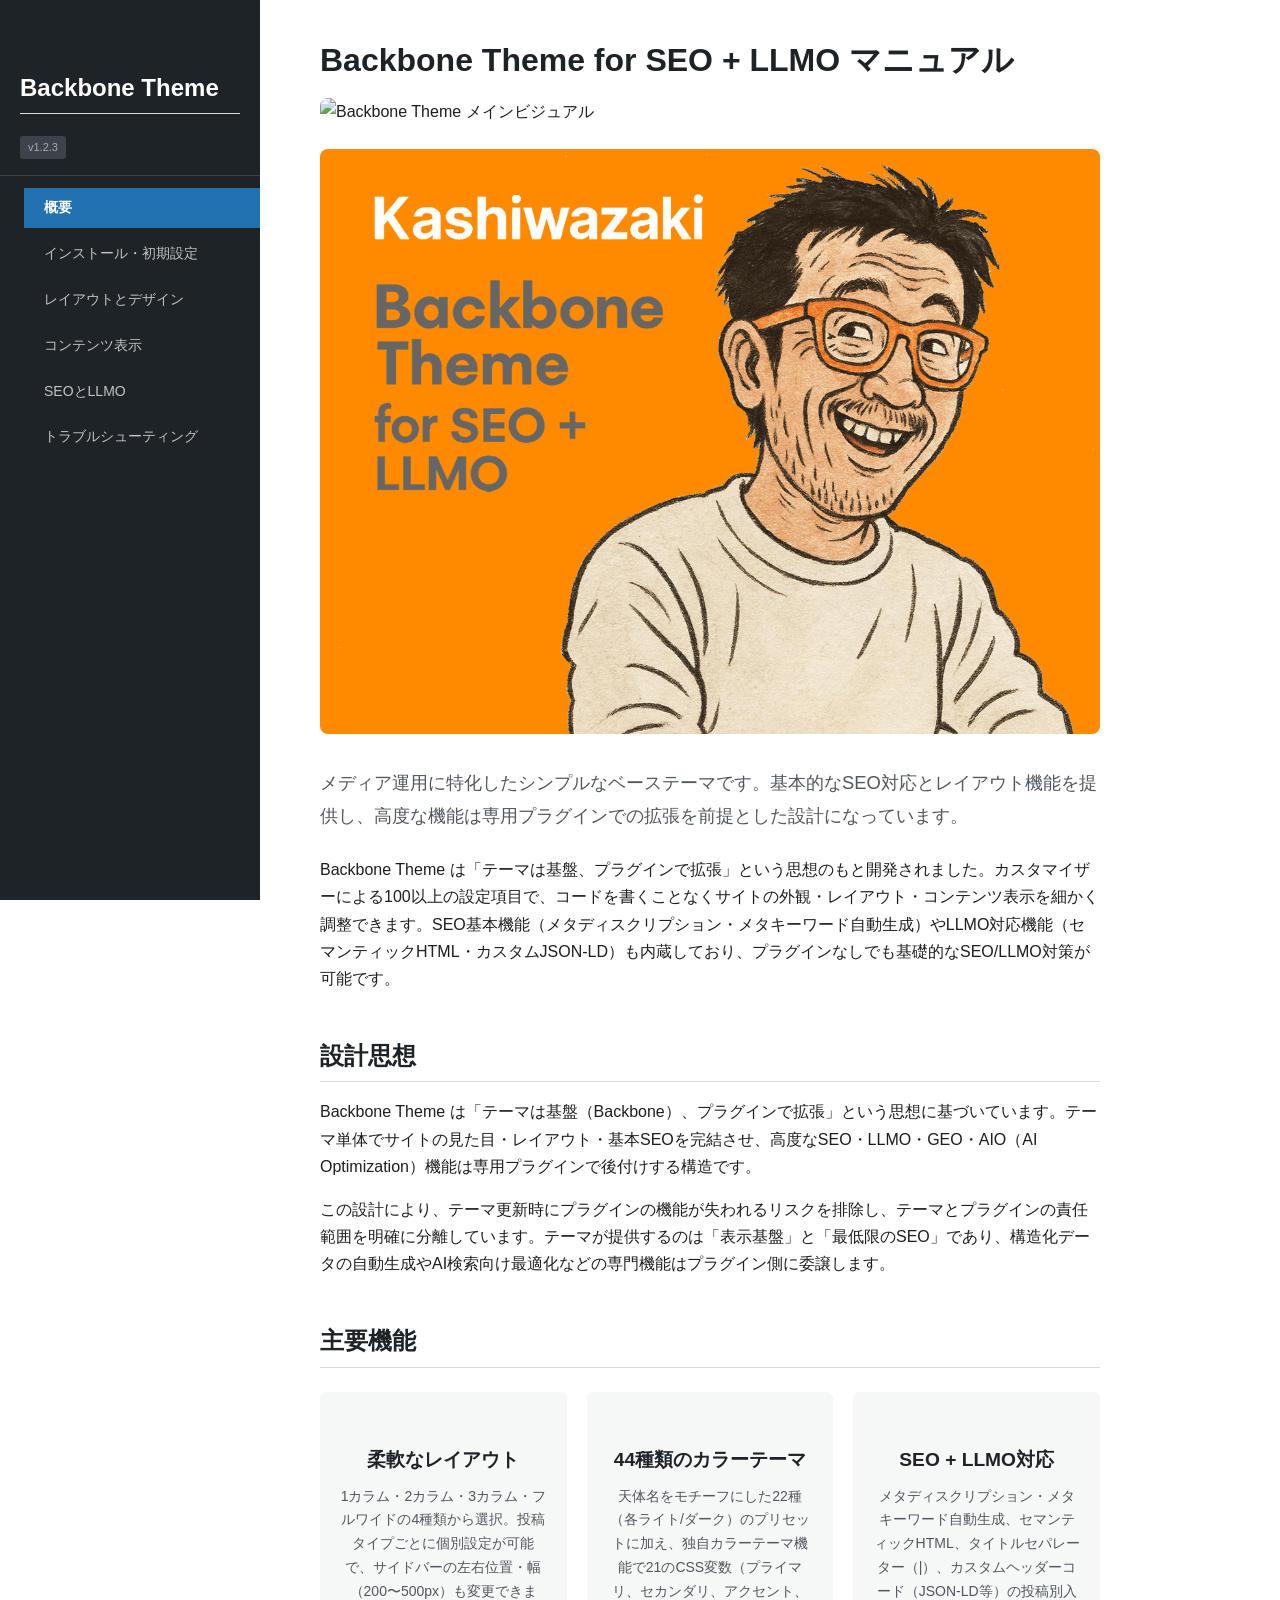
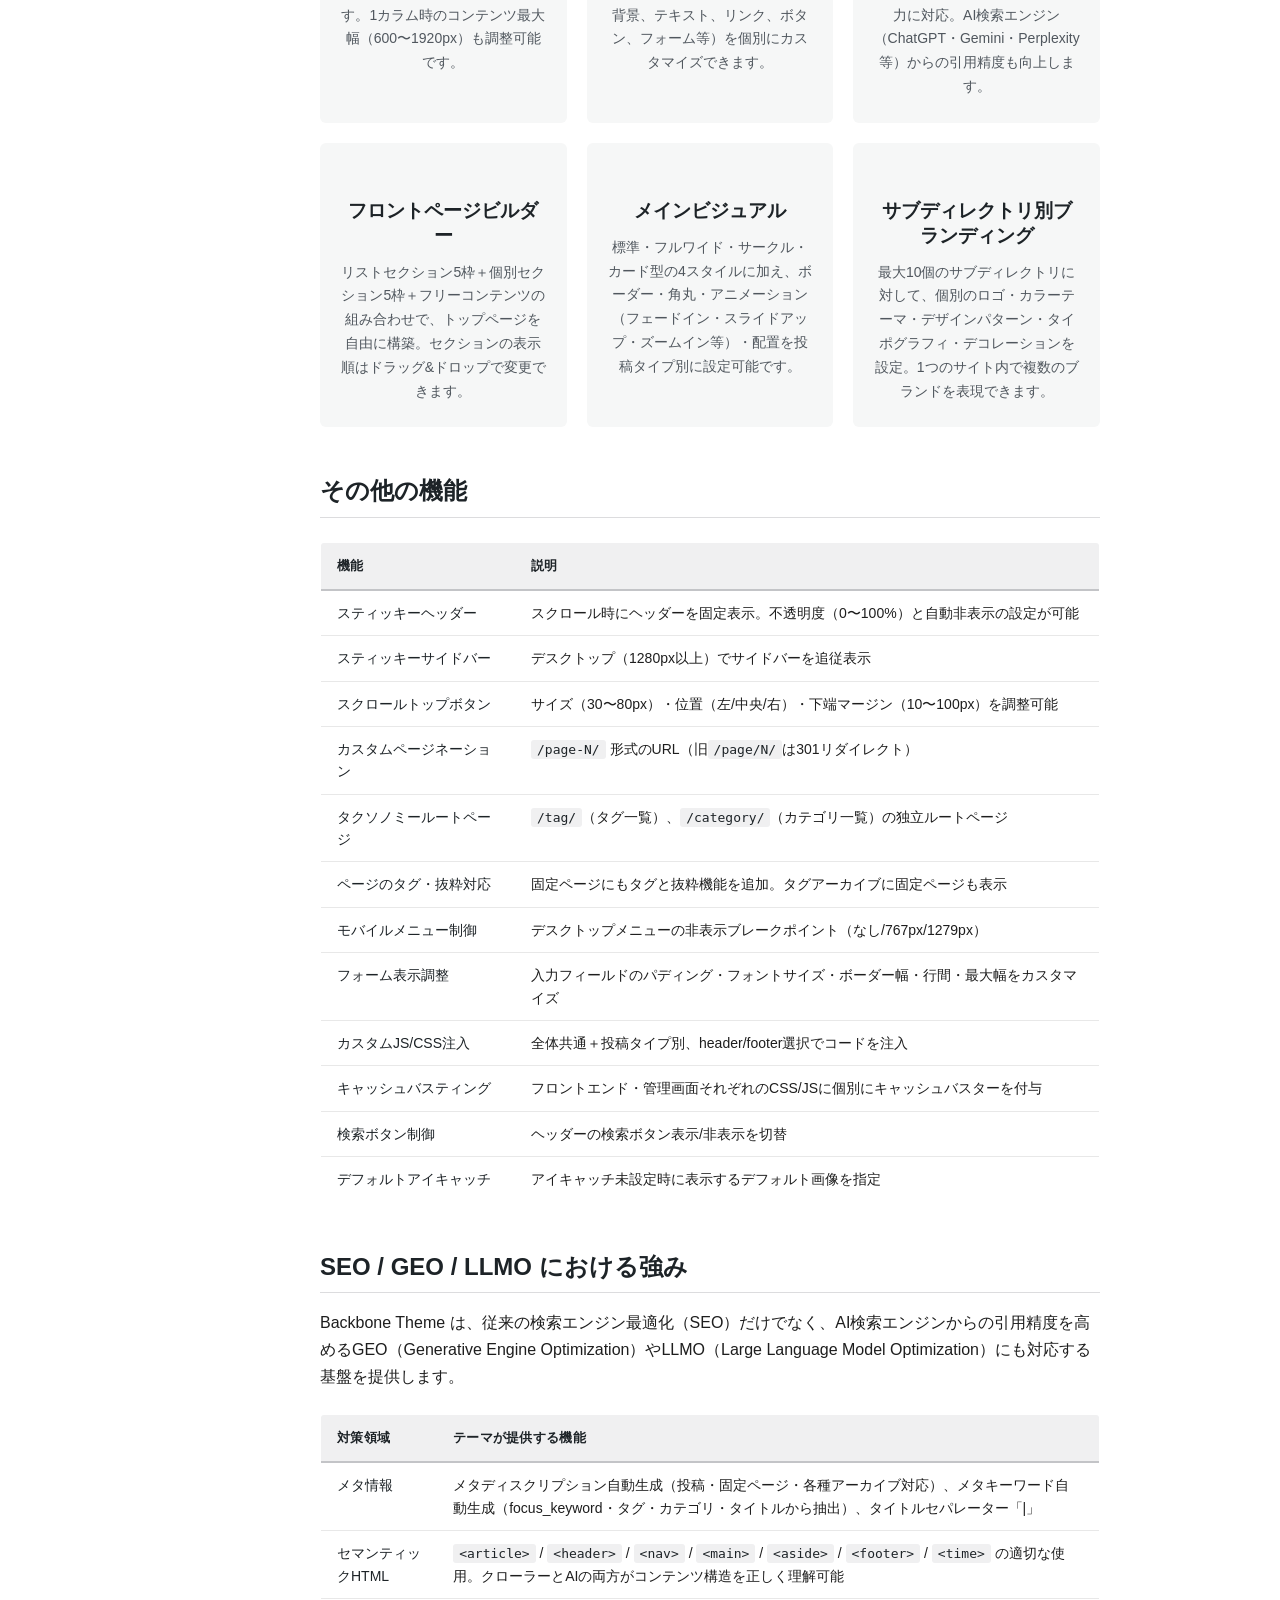
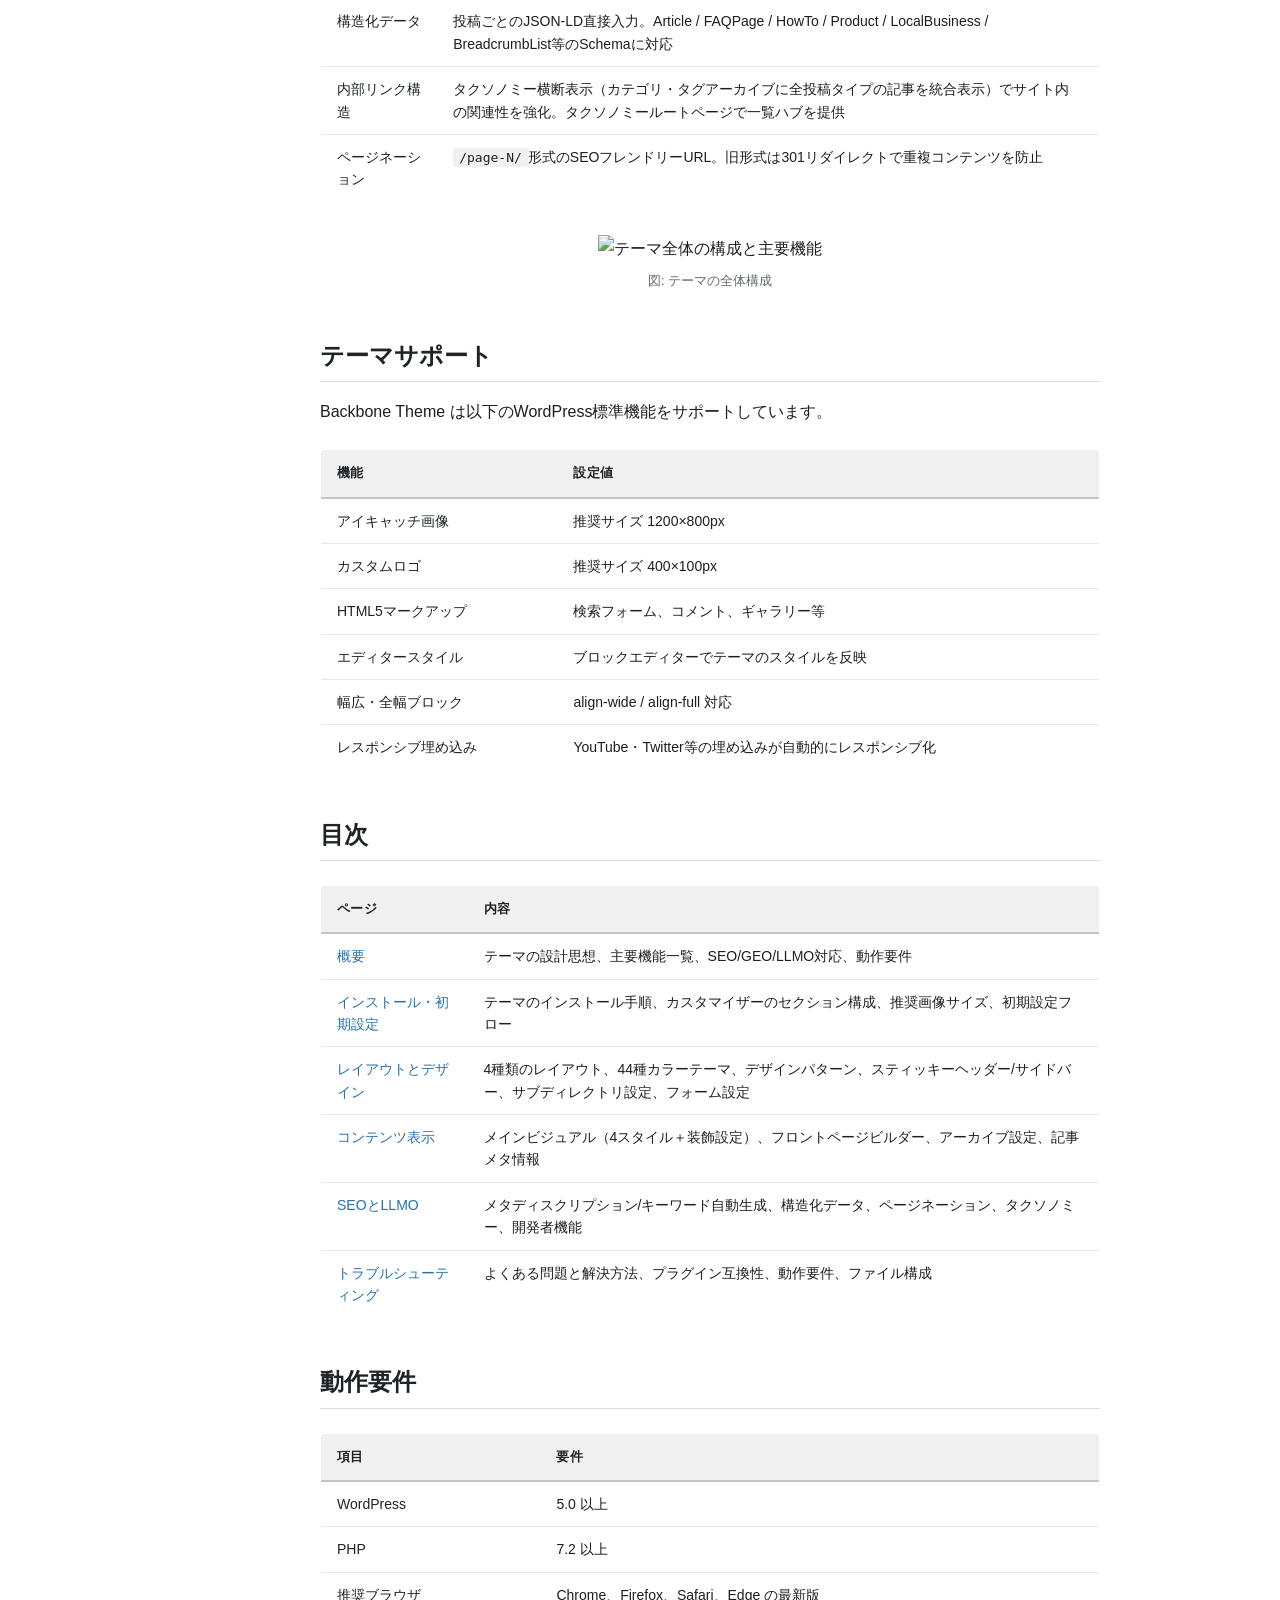
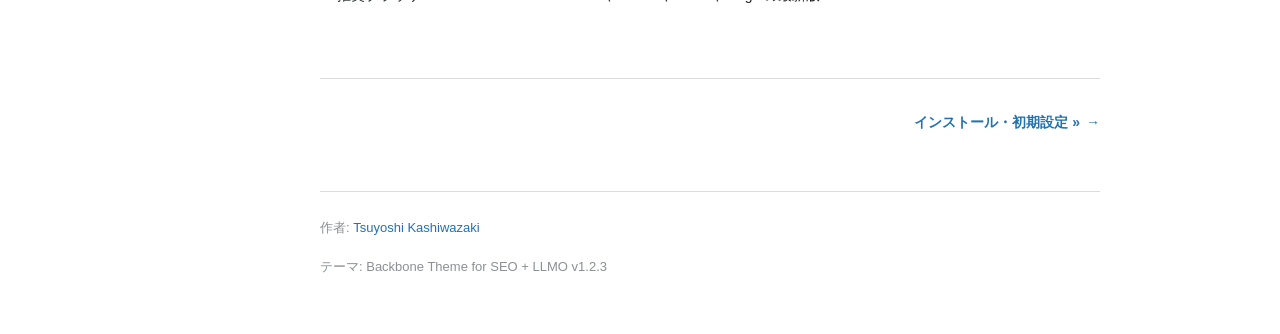
==== commit 09f8db40: "Update to v1.2.3 - カスタマイザーに「インデックス設定（noindex）」セクションを追加 - taxonomy_root クエリ変数を外部入力から操作できる問題を修正 - アーカイ" ====
--- a/docs/index.html
+++ b/docs/index.html
@@ -11,7 +11,7 @@
     <nav class="sidebar">
         <div class="sidebar-header">
             <h2 style="color:#fff;">Backbone Theme</h2>
-            <span class="version">v1.2.2</span>
+            <span class="version">v1.2.3</span>
             <img src="images/main-visual.png" alt="" style="width:100%;border-radius:4px;margin-top:8px;">
         </div>
         <ul>
@@ -198,7 +198,7 @@
 
         <footer class="manual-footer">
             <p>作者: <a href="https://www.tsuyoshikashiwazaki.jp/profile/" target="_blank" rel="noopener">Tsuyoshi Kashiwazaki</a></p>
-            <p>テーマ: Backbone Theme for SEO + LLMO v1.2.2</p>
+            <p>テーマ: Backbone Theme for SEO + LLMO v1.2.3</p>
         </footer>
     </main>
 
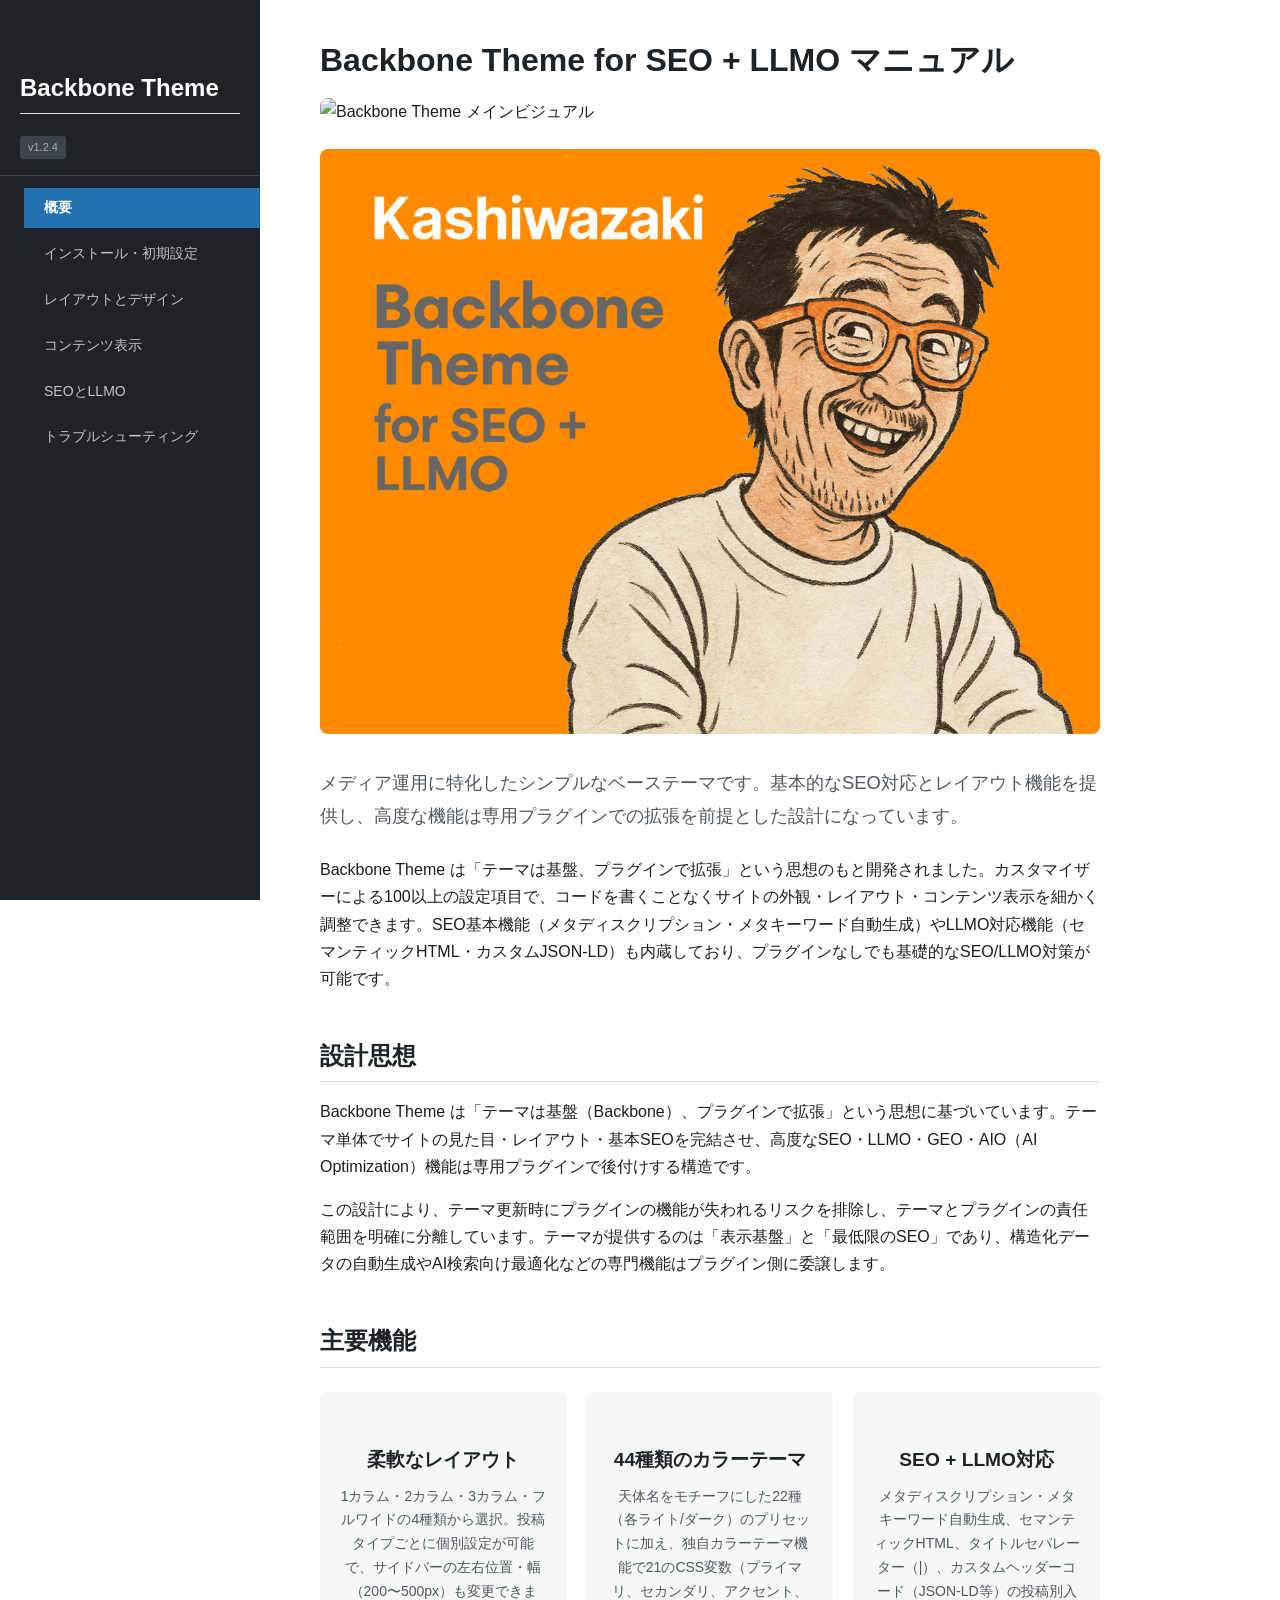
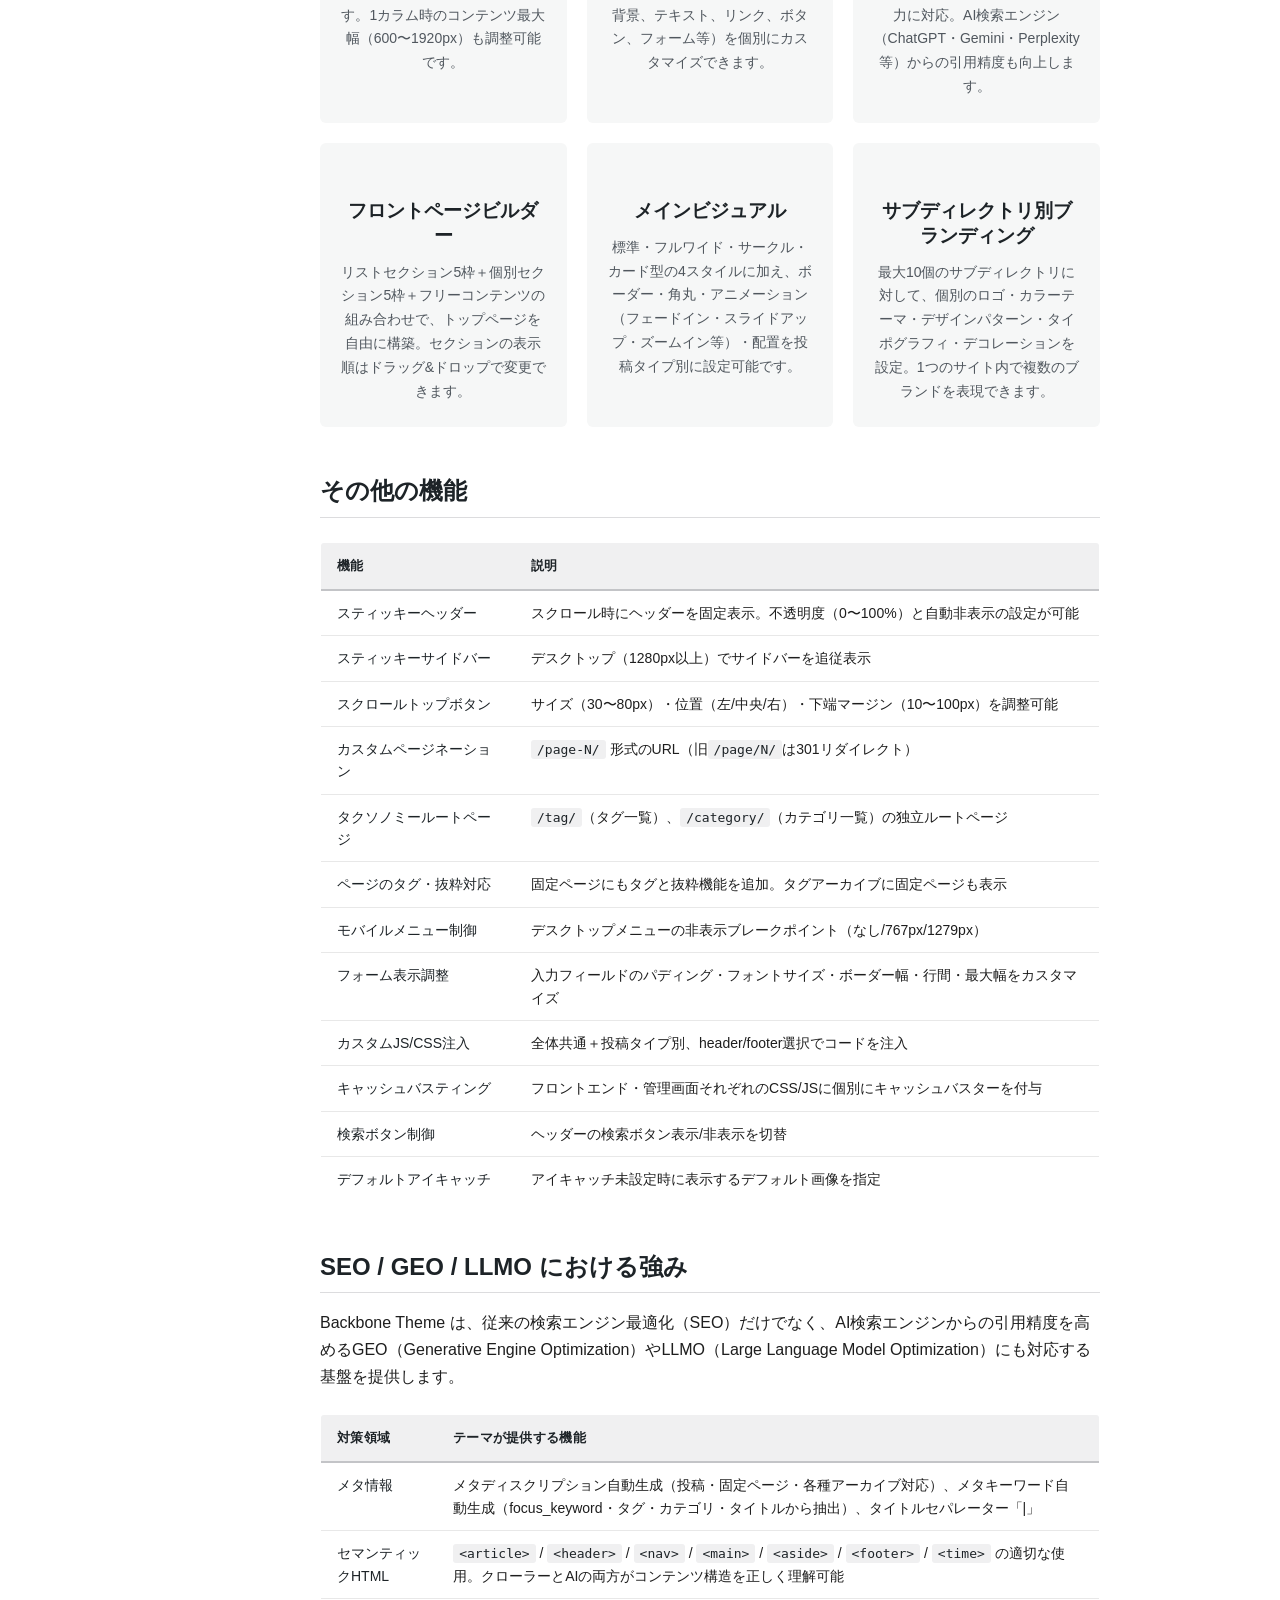
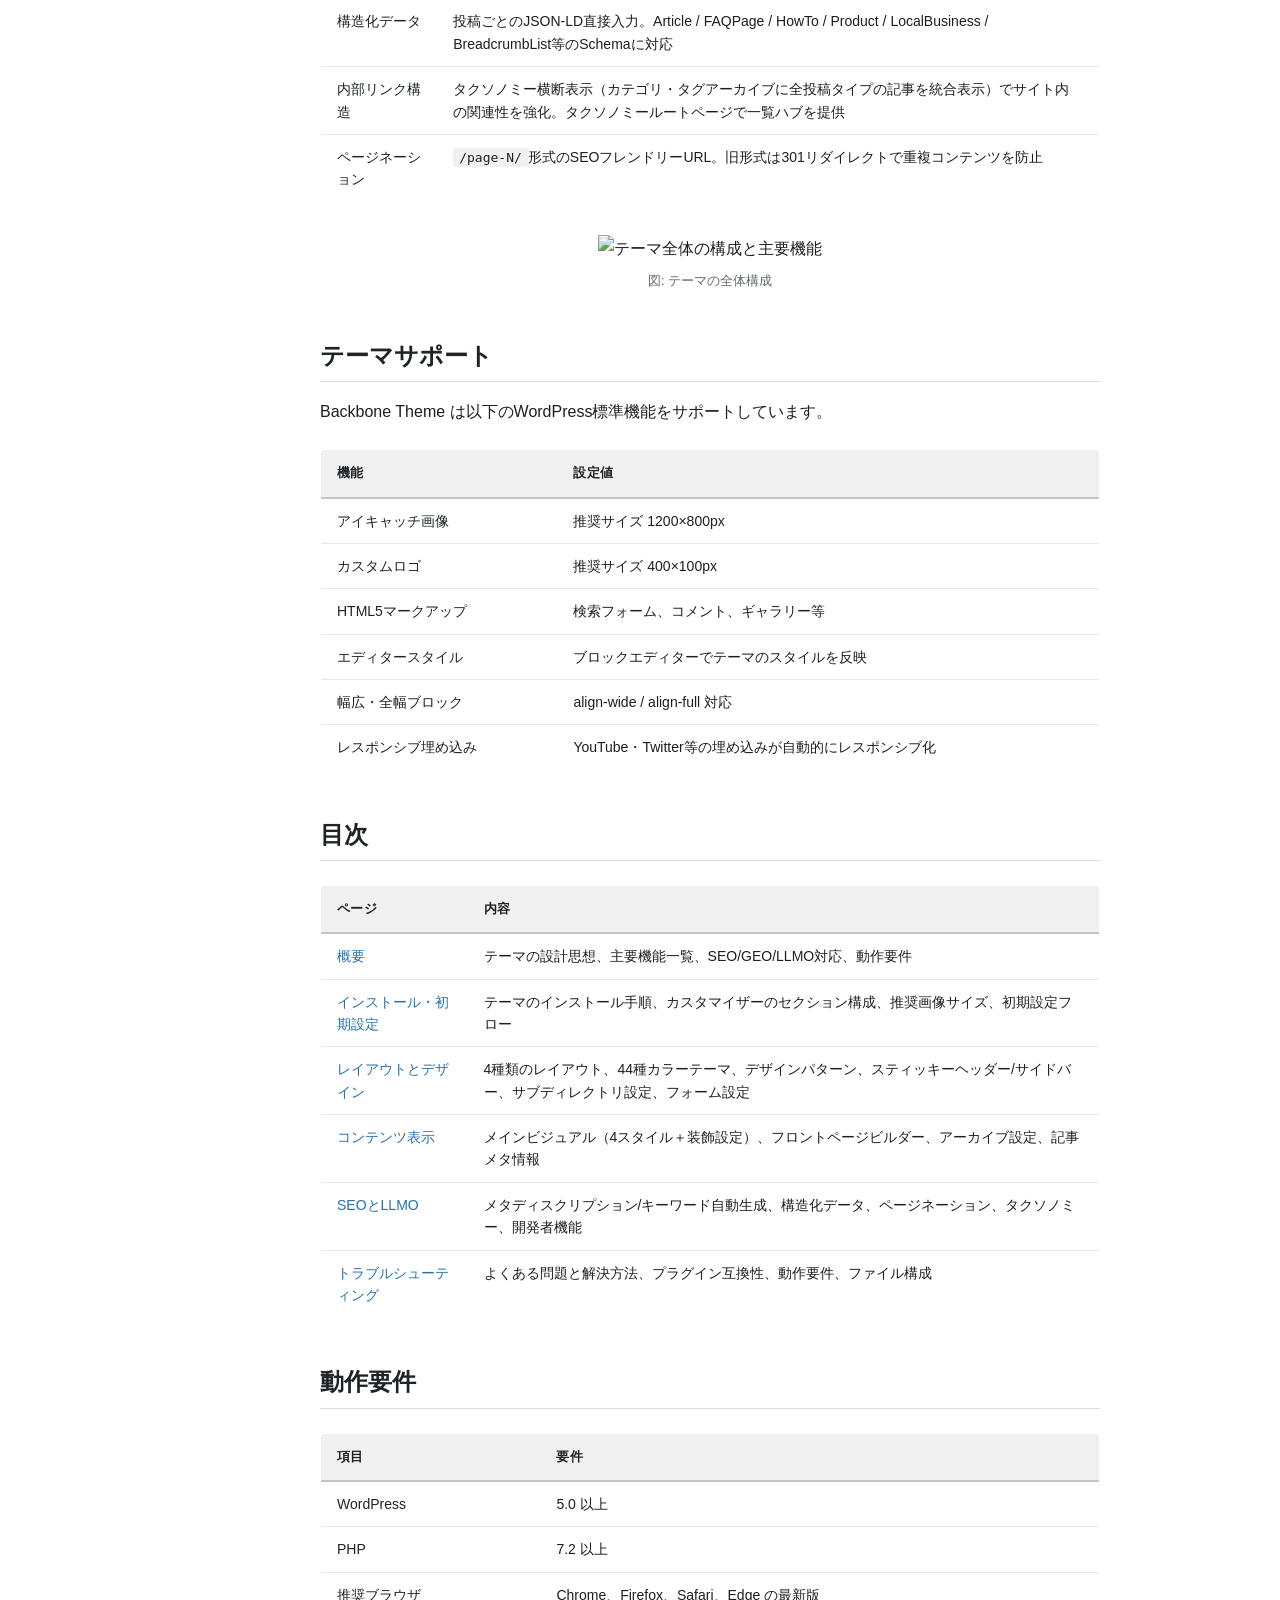
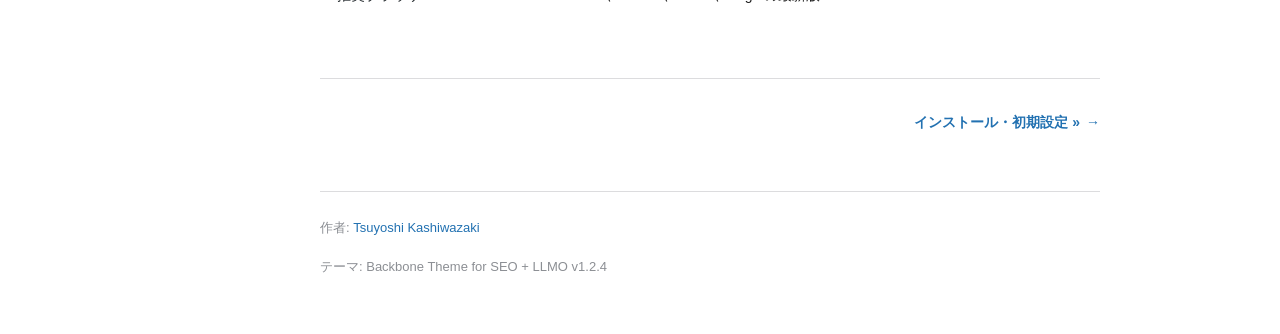
==== commit ee934176: "Update to v1.2.4 - フロントページ設定の一覧表示セクションに「子階層の投稿タイプの記事も含める」オプションを追加 - 親子関係は Kashiwazaki SEO Custom Pos" ====
--- a/docs/index.html
+++ b/docs/index.html
@@ -11,7 +11,7 @@
     <nav class="sidebar">
         <div class="sidebar-header">
             <h2 style="color:#fff;">Backbone Theme</h2>
-            <span class="version">v1.2.3</span>
+            <span class="version">v1.2.4</span>
             <img src="images/main-visual.png" alt="" style="width:100%;border-radius:4px;margin-top:8px;">
         </div>
         <ul>
@@ -198,7 +198,7 @@
 
         <footer class="manual-footer">
             <p>作者: <a href="https://www.tsuyoshikashiwazaki.jp/profile/" target="_blank" rel="noopener">Tsuyoshi Kashiwazaki</a></p>
-            <p>テーマ: Backbone Theme for SEO + LLMO v1.2.3</p>
+            <p>テーマ: Backbone Theme for SEO + LLMO v1.2.4</p>
         </footer>
     </main>
 
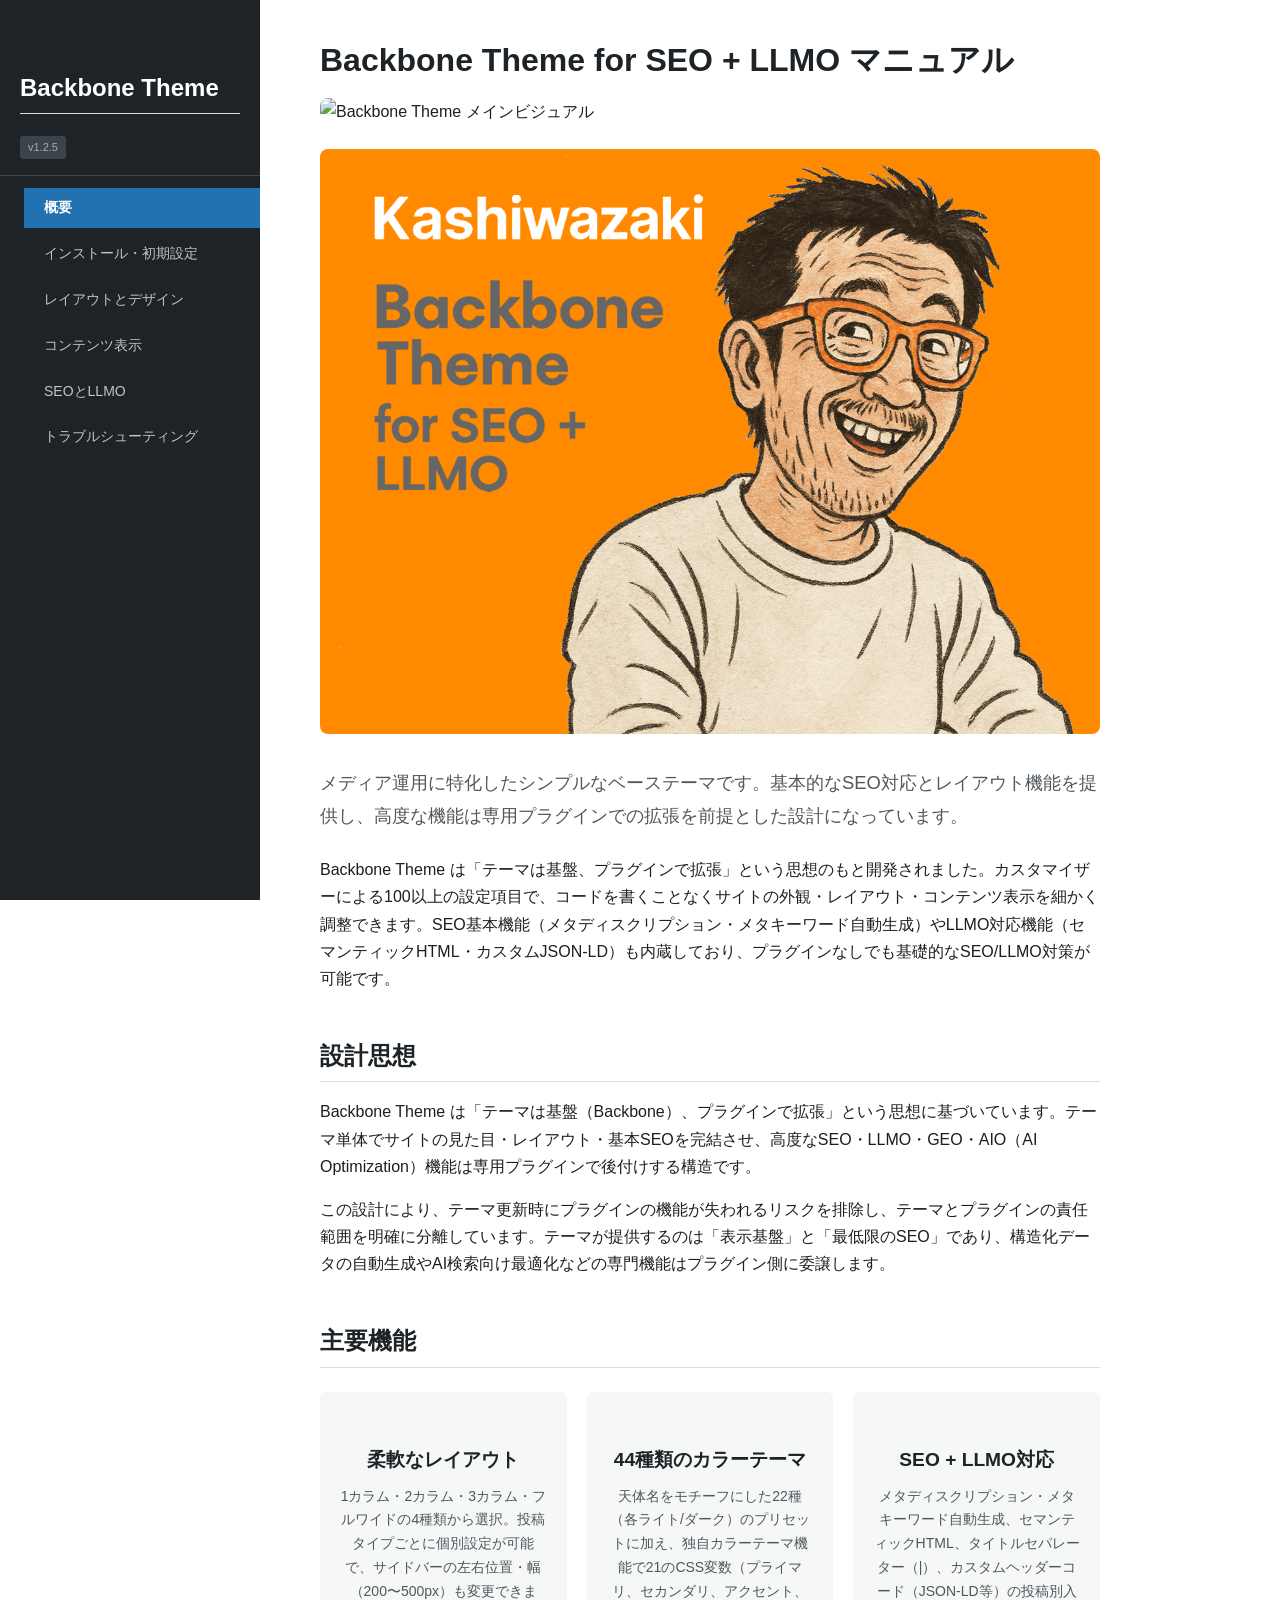
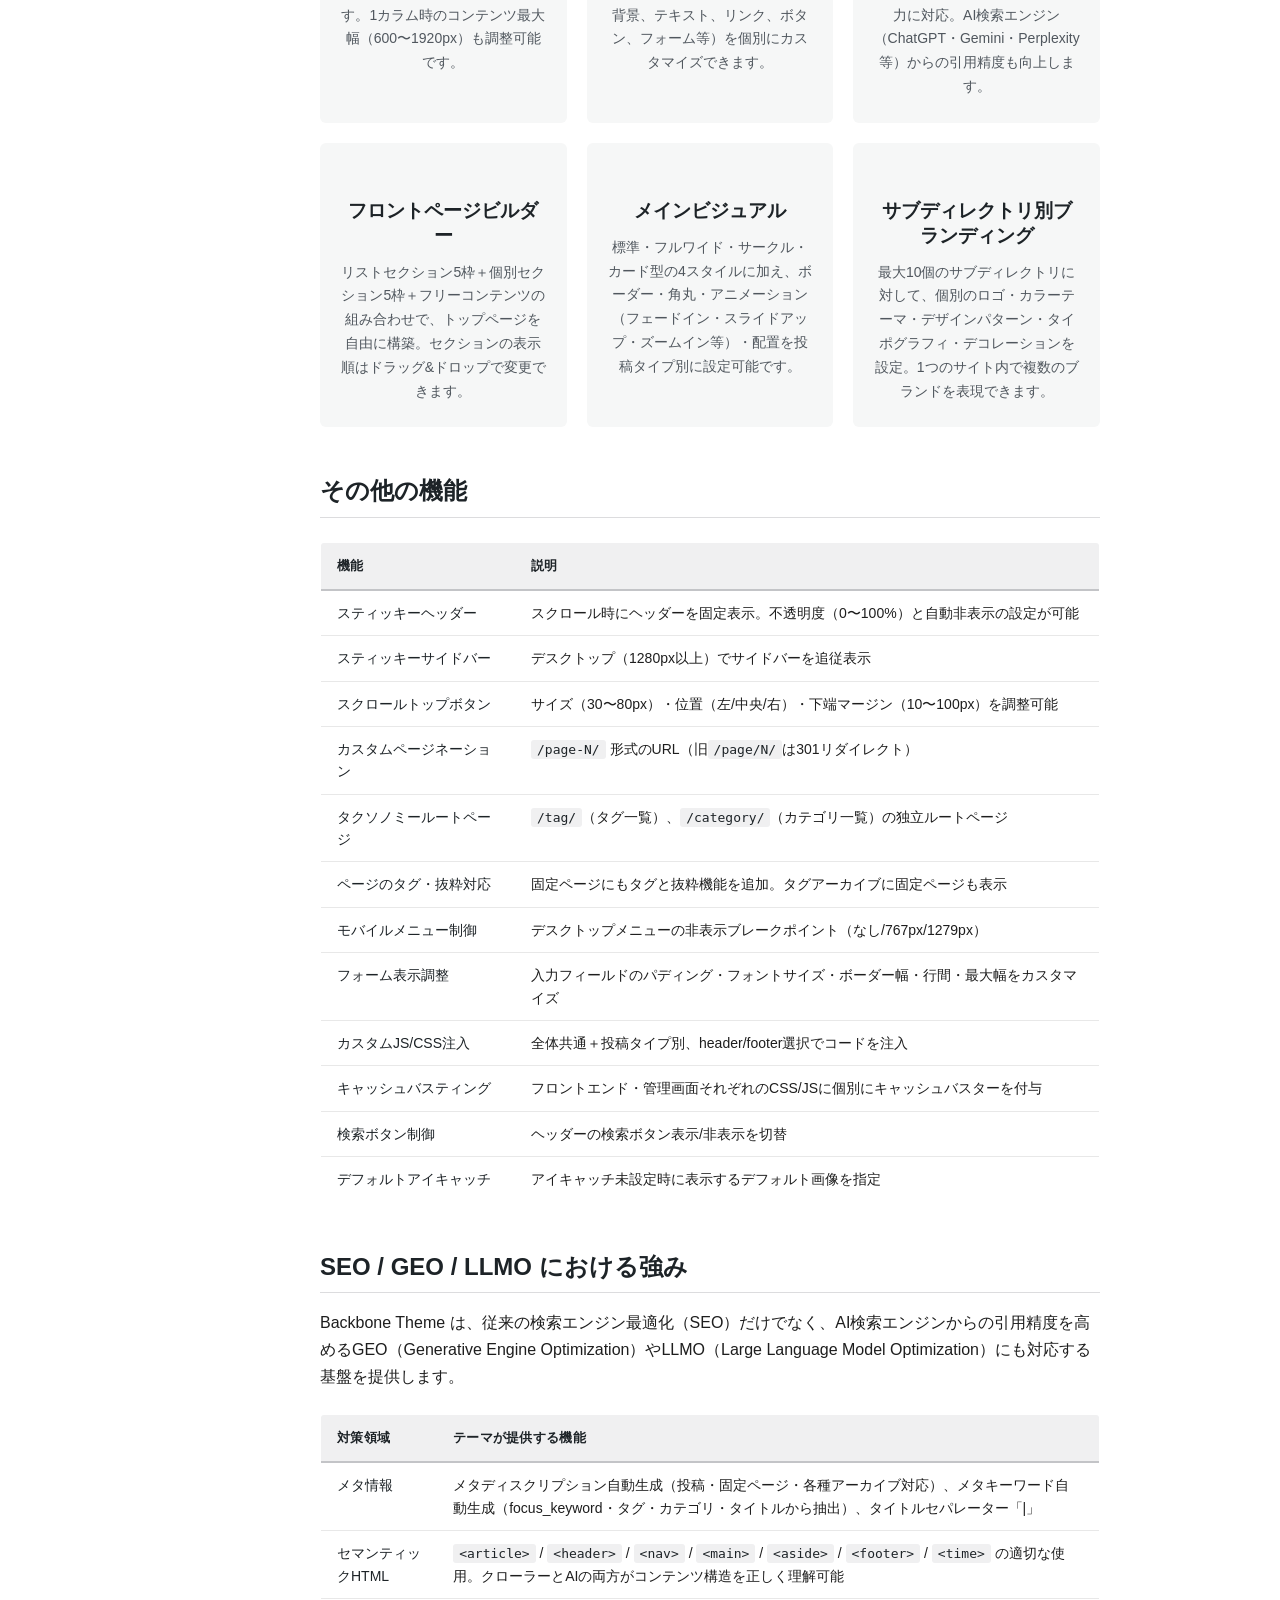
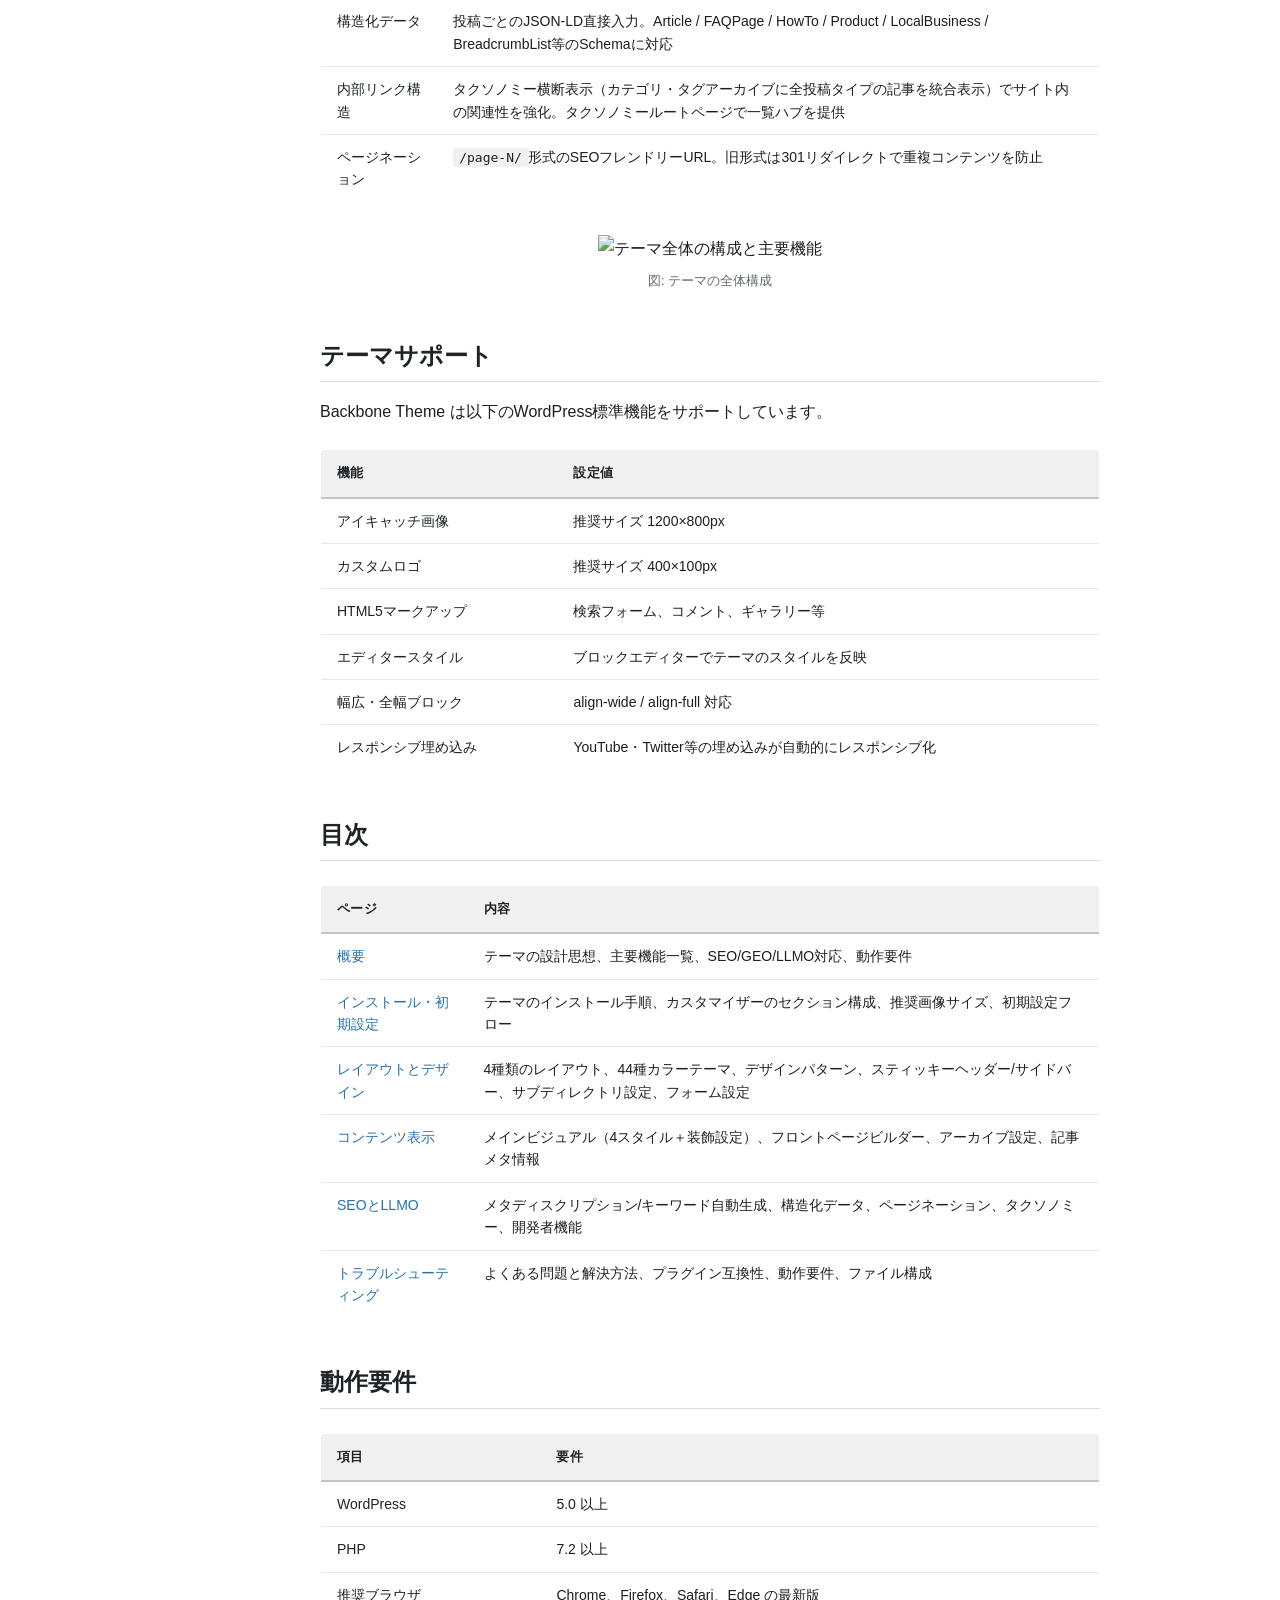
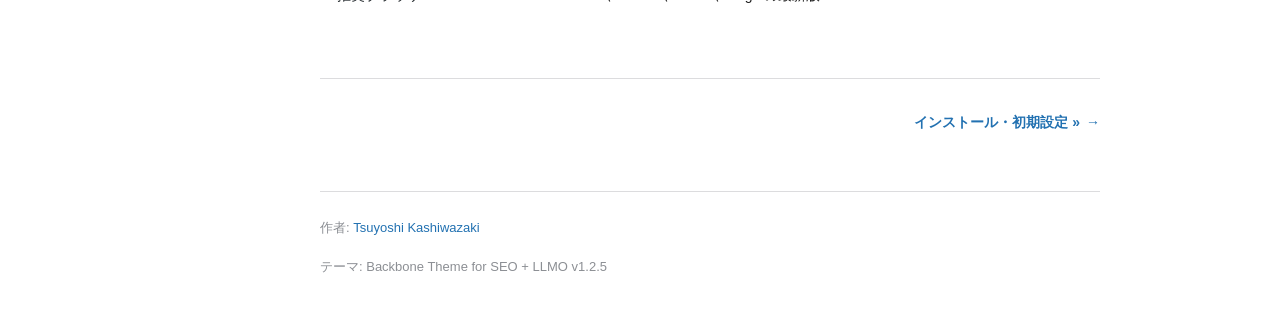
==== commit b53ebdd0: "Update to v1.2.5 - カスタマイザーの一覧表示・個別記事セクションで値を HTML の文字列に連結していた問題を修正（属性の抜け出し・値の欠け） - ページ送りの URL を /pag" ====
--- a/docs/index.html
+++ b/docs/index.html
@@ -11,7 +11,7 @@
     <nav class="sidebar">
         <div class="sidebar-header">
             <h2 style="color:#fff;">Backbone Theme</h2>
-            <span class="version">v1.2.4</span>
+            <span class="version">v1.2.5</span>
             <img src="images/main-visual.png" alt="" style="width:100%;border-radius:4px;margin-top:8px;">
         </div>
         <ul>
@@ -198,7 +198,7 @@
 
         <footer class="manual-footer">
             <p>作者: <a href="https://www.tsuyoshikashiwazaki.jp/profile/" target="_blank" rel="noopener">Tsuyoshi Kashiwazaki</a></p>
-            <p>テーマ: Backbone Theme for SEO + LLMO v1.2.4</p>
+            <p>テーマ: Backbone Theme for SEO + LLMO v1.2.5</p>
         </footer>
     </main>
 
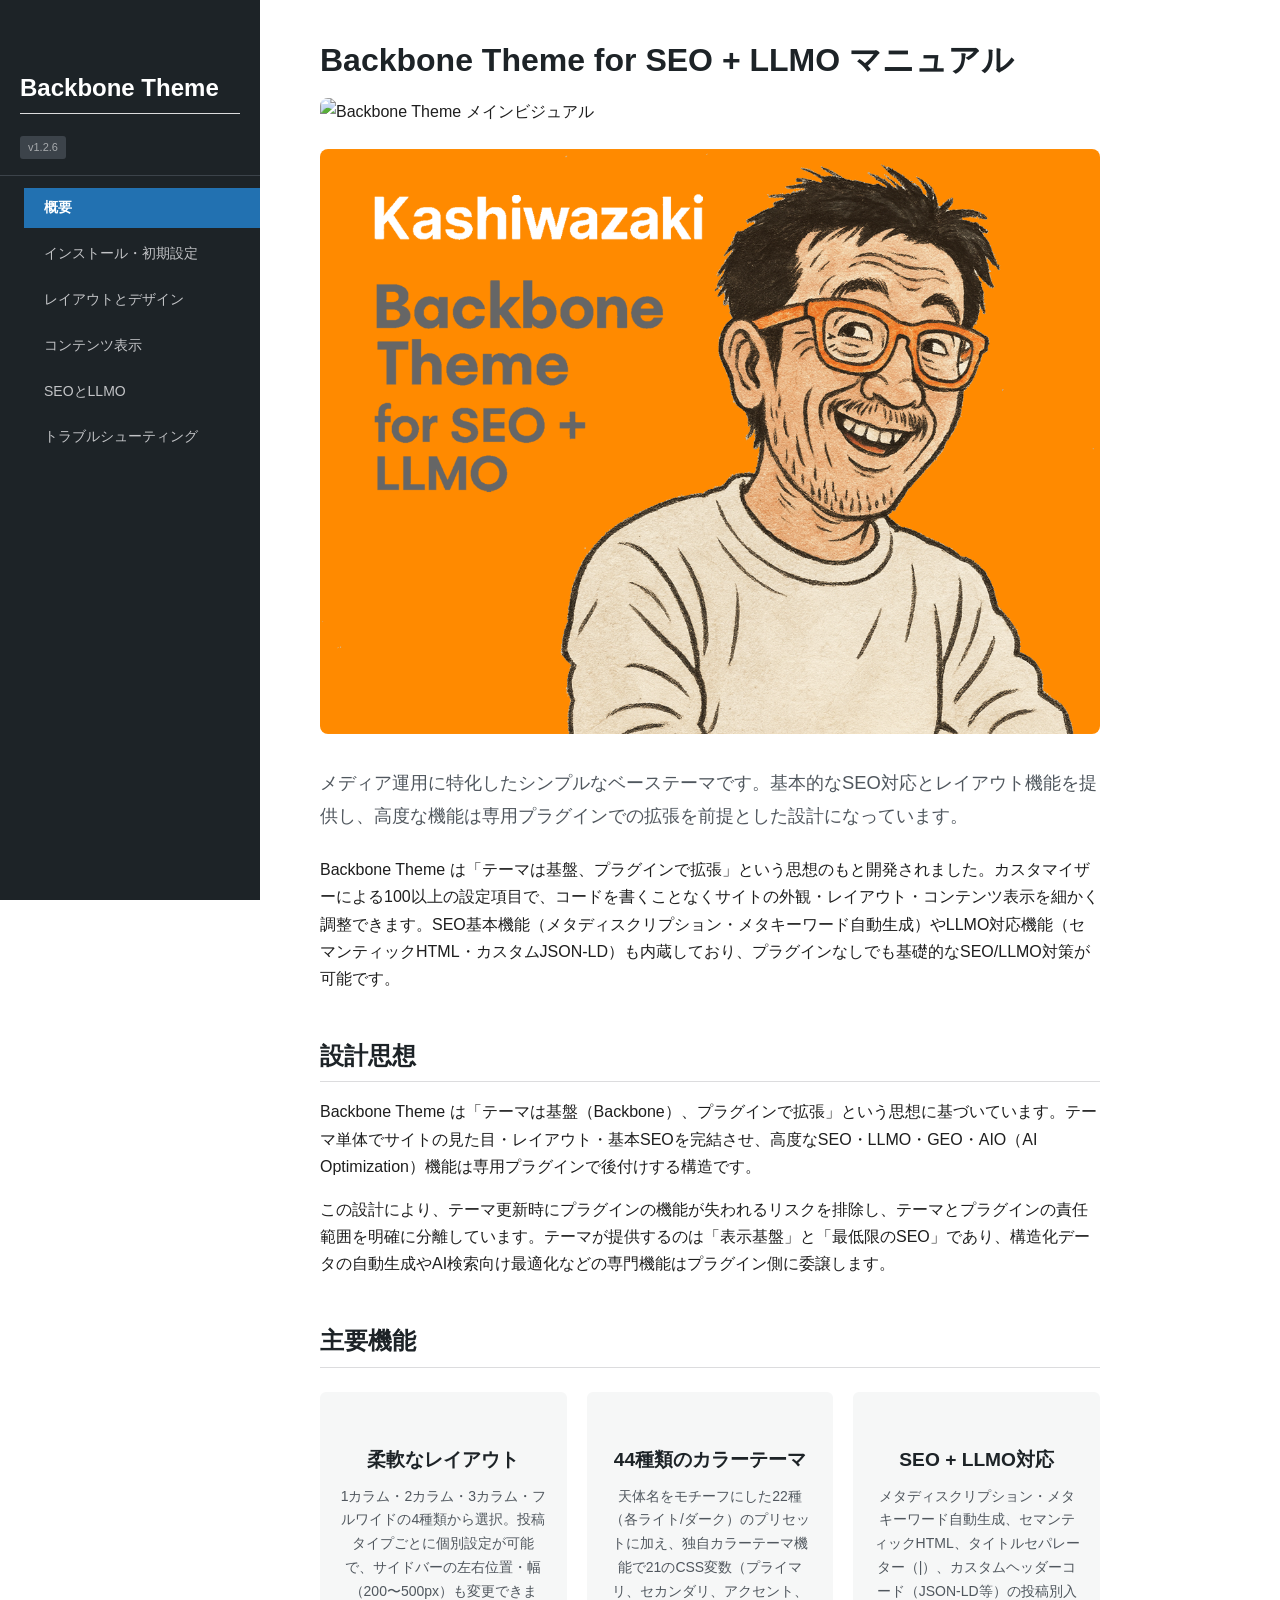
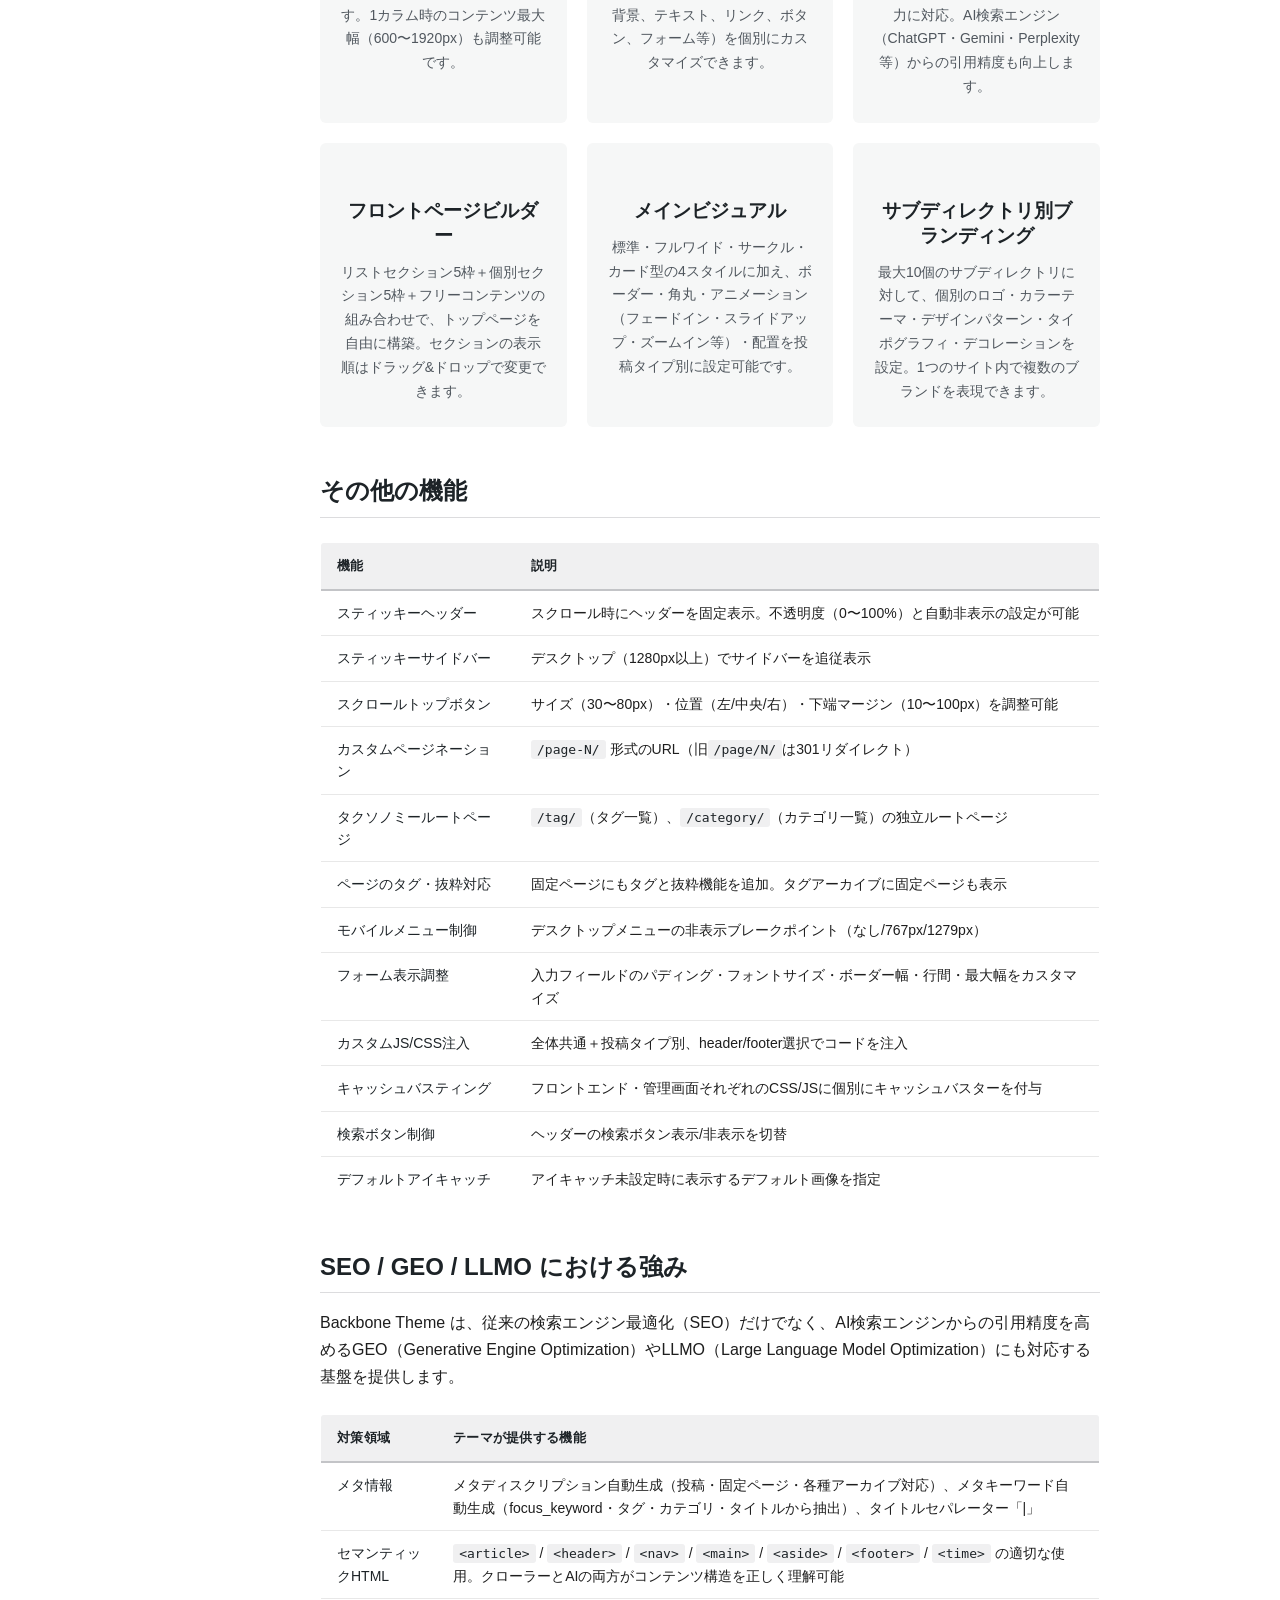
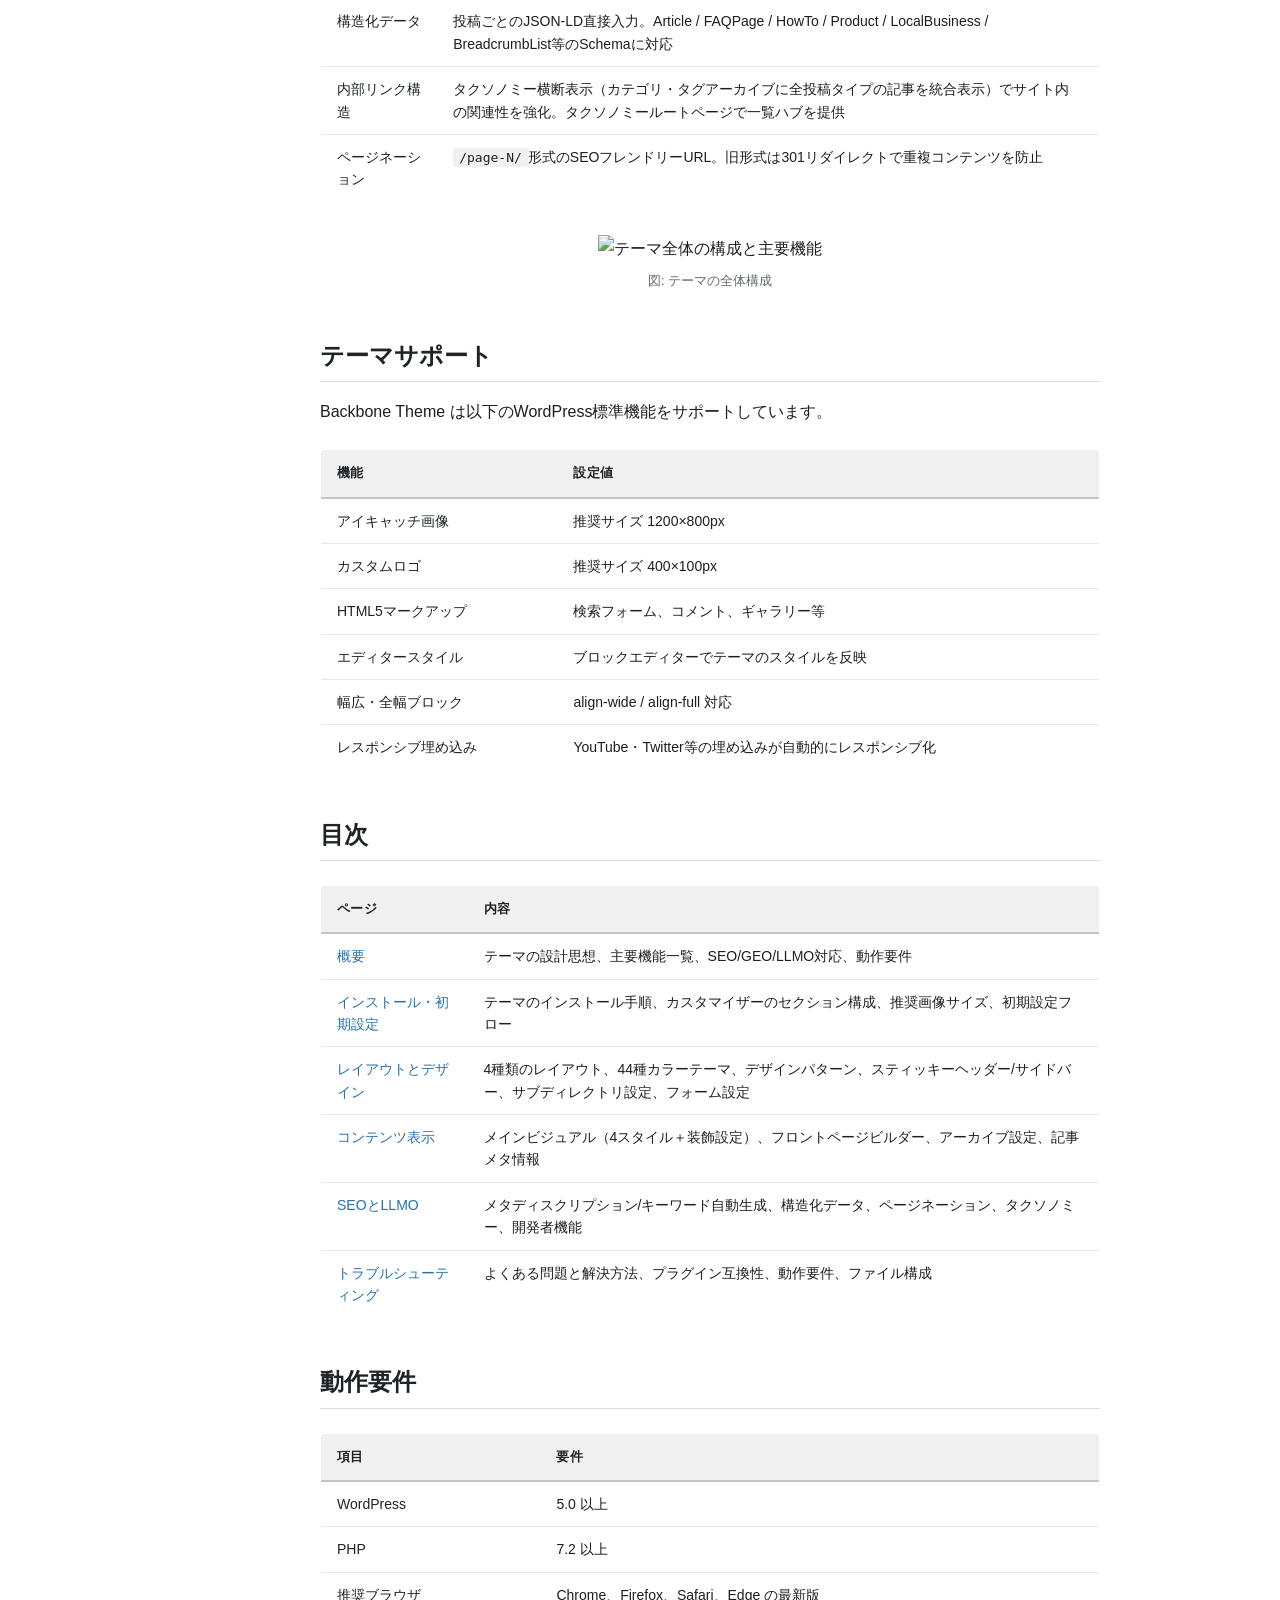
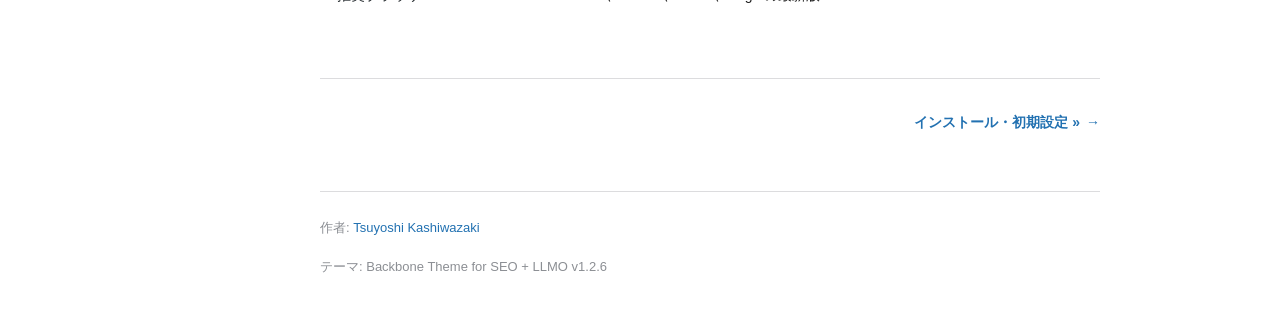
==== commit 791c97a6: "Update to v1.2.6 - カスタマイザー「インデックス設定（noindex）」にカスタム投稿タイプの一覧ページ（/dictionary/ など）を追加 - 公開記事数がしきい値以下の投稿タ" ====
--- a/docs/index.html
+++ b/docs/index.html
@@ -11,7 +11,7 @@
     <nav class="sidebar">
         <div class="sidebar-header">
             <h2 style="color:#fff;">Backbone Theme</h2>
-            <span class="version">v1.2.5</span>
+            <span class="version">v1.2.6</span>
             <img src="images/main-visual.png" alt="" style="width:100%;border-radius:4px;margin-top:8px;">
         </div>
         <ul>
@@ -198,7 +198,7 @@
 
         <footer class="manual-footer">
             <p>作者: <a href="https://www.tsuyoshikashiwazaki.jp/profile/" target="_blank" rel="noopener">Tsuyoshi Kashiwazaki</a></p>
-            <p>テーマ: Backbone Theme for SEO + LLMO v1.2.5</p>
+            <p>テーマ: Backbone Theme for SEO + LLMO v1.2.6</p>
         </footer>
     </main>
 
